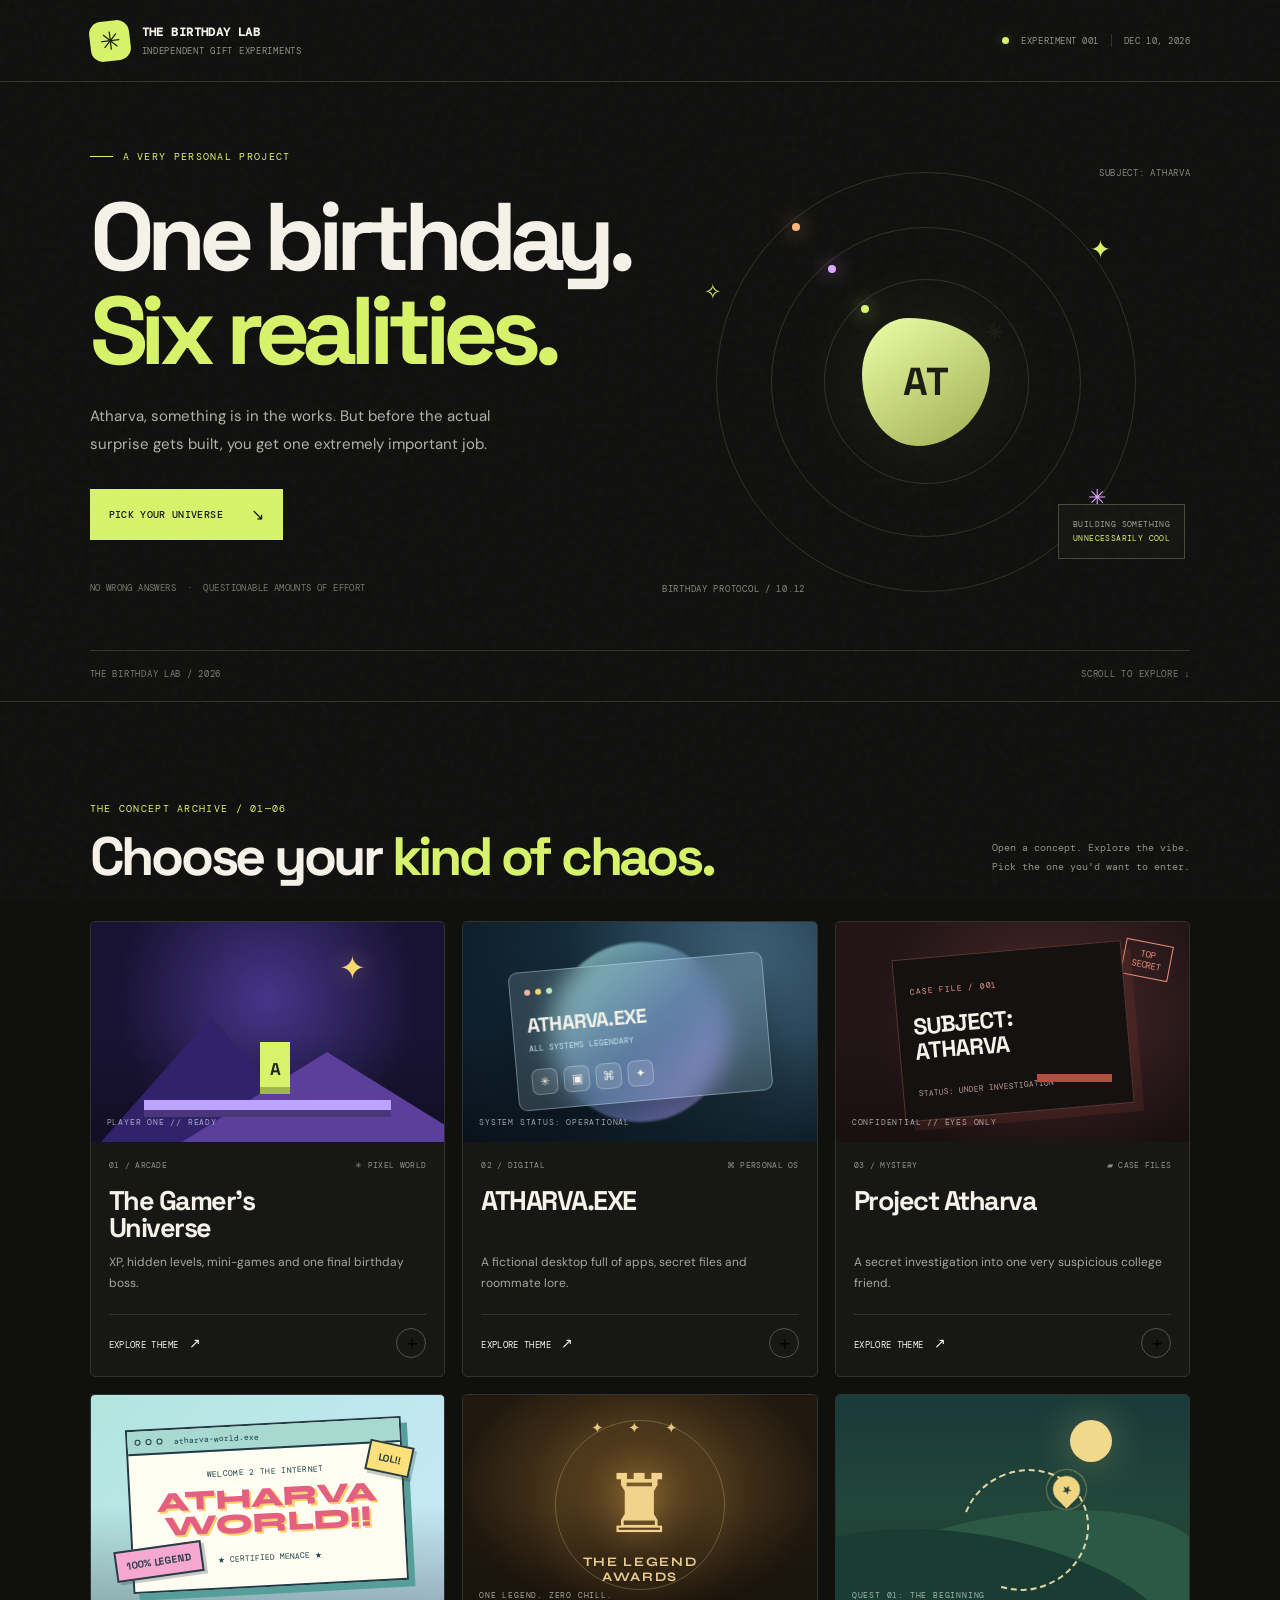
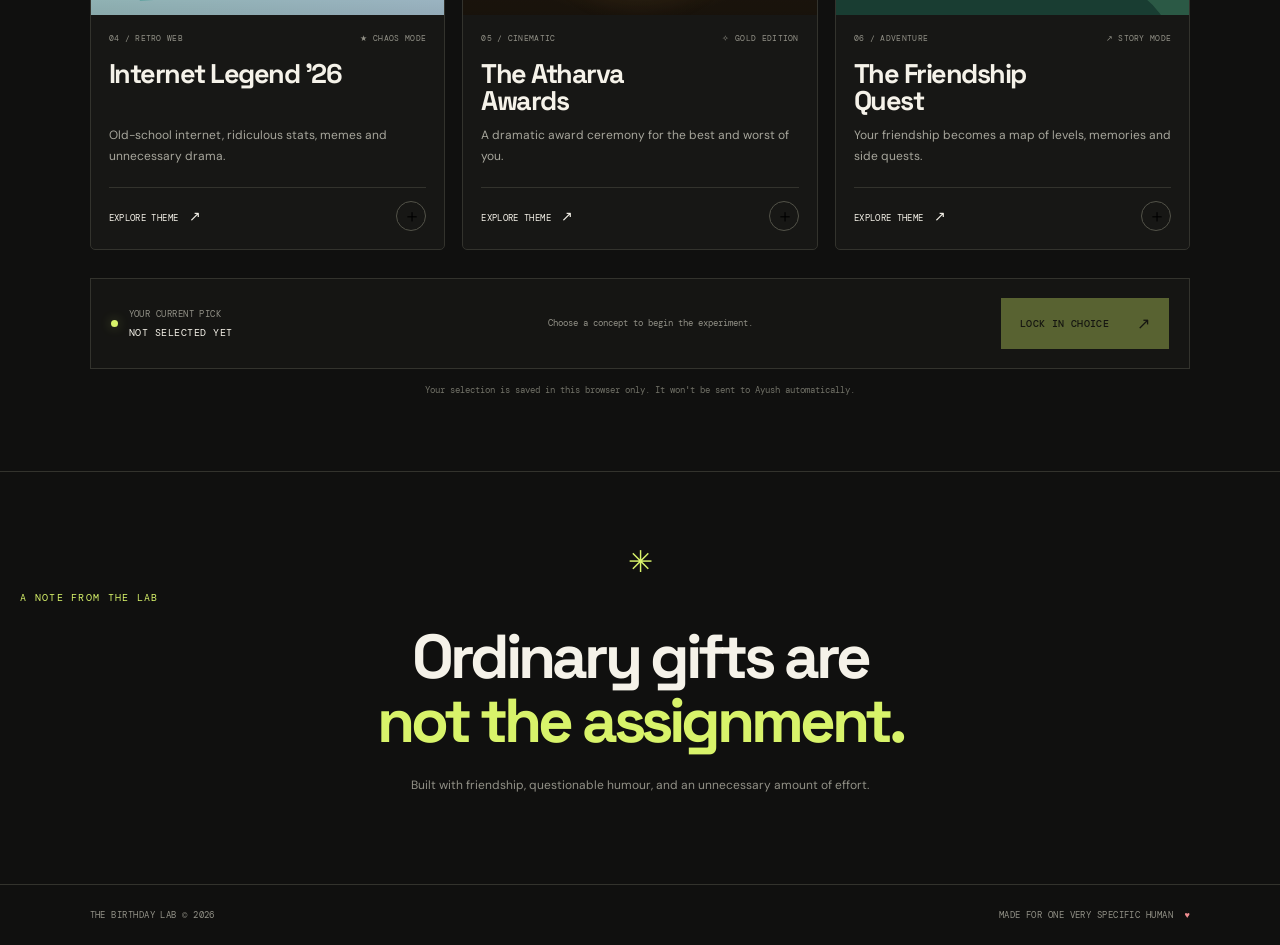
==== index.html @ 936d3fc6 "Initial commit" ====
<!DOCTYPE html>
<html lang="en">
<head>
  <meta charset="UTF-8">
  <meta name="viewport" content="width=device-width, initial-scale=1.0">
  <meta name="theme-color" content="#10100f">
  <meta name="description" content="Six possible birthday universes. One choice to make.">
  <title>The Birthday Lab — Choose Your Universe</title>
  <link rel="preconnect" href="https://fonts.googleapis.com">
  <link rel="preconnect" href="https://fonts.gstatic.com" crossorigin>
  <link href="https://fonts.googleapis.com/css2?family=DM+Mono:wght@400;500&family=DM+Sans:wght@400;500;600;700&family=Space+Grotesk:wght@400;500;600;700&family=Syne:wght@400;500;600;700;800&display=swap" rel="stylesheet">
  <link rel="stylesheet" href="css/styles.css">
  <script src="js/main.js" defer></script>
</head>
<body class="lab-home">
  <div class="grain"></div>
  <header class="site-header">
    <a class="brand" href="index.html" aria-label="The Birthday Lab home">
      <span class="brand-symbol">✳</span>
      <span class="brand-copy">THE BIRTHDAY LAB<small>INDEPENDENT GIFT EXPERIMENTS</small></span>
    </a>
    <div class="header-right"><span class="live-dot"></span><span>EXPERIMENT 001</span><span class="header-divider"></span><span>DEC 10, 2026</span></div>
  </header>

  <main>
    <section class="hero">
      <div class="hero-left">
        <div class="eyebrow"><span class="eyebrow-line"></span> A VERY PERSONAL PROJECT</div>
        <h1>One birthday.<br><em>Six realities.</em></h1>
        <p class="hero-copy">Atharva, something is in the works. But before the actual surprise gets built, you get one extremely important job.</p>
        <a class="button button-lime" href="#universes">PICK YOUR UNIVERSE <span>↘</span></a>
        <div class="hero-footnote"><span>NO WRONG ANSWERS</span><span>·</span><span>QUESTIONABLE AMOUNTS OF EFFORT</span></div>
      </div>
      <div class="hero-art" aria-label="Abstract orbital artwork">
        <div class="art-orbit orbit-a"></div><div class="art-orbit orbit-b"></div><div class="art-orbit orbit-c"></div>
        <div class="art-core"><span>AT</span><i>✳</i></div>
        <span class="art-label art-label-top">SUBJECT: ATHARVA</span>
        <span class="art-label art-label-bottom">BIRTHDAY PROTOCOL / 10.12</span>
        <span class="art-star star-a">✦</span><span class="art-star star-b">✳</span><span class="art-star star-c">✧</span>
        <div class="art-chip">BUILDING SOMETHING<br><b>UNNECESSARILY COOL</b></div>
      </div>
      <div class="hero-index"><span>THE BIRTHDAY LAB / 2026</span><span>SCROLL TO EXPLORE ↓</span></div>
    </section>

    <section class="choice-section" id="universes">
      <div class="section-intro">
        <div><p class="eyebrow">THE CONCEPT ARCHIVE / 01—06</p><h2>Choose your <em>kind of chaos.</em></h2></div>
        <p>Open a concept. Explore the vibe.<br>Pick the one you'd want to enter.</p>
      </div>

      <div class="theme-grid">
        <article class="theme-card card-gamer" data-id="gamer">
          <a class="card-visual" href="themes/gamers-universe.html" aria-label="Explore The Gamer's Universe">
            <div class="pixel-sun">✦</div><div class="pixel-mountain mountain-one"></div><div class="pixel-mountain mountain-two"></div>
            <div class="pixel-player">A</div><div class="pixel-platform"></div><span class="visual-caption">PLAYER ONE // READY</span>
          </a>
          <div class="card-content"><div class="card-kicker"><span>01 / ARCADE</span><span>✳ PIXEL WORLD</span></div><h3>The Gamer's<br>Universe</h3><p>XP, hidden levels, mini-games and one final birthday boss.</p><div class="card-actions"><a href="themes/gamers-universe.html">EXPLORE THEME <span>↗</span></a><button class="choose-button" data-select="gamer" aria-label="Select The Gamer's Universe">＋</button></div></div>
        </article>

        <article class="theme-card card-os" data-id="os">
          <a class="card-visual" href="themes/atharva-os.html" aria-label="Explore ATHARVA.EXE">
            <div class="os-wallpaper-orb"></div><div class="mini-window"><div class="window-controls"><i></i><i></i><i></i></div><b>ATHARVA.EXE</b><small>ALL SYSTEMS LEGENDARY</small><div class="mini-dock"><i>✳</i><i>▣</i><i>⌘</i><i>✦</i></div></div>
            <span class="visual-caption">SYSTEM STATUS: OPERATIONAL</span>
          </a>
          <div class="card-content"><div class="card-kicker"><span>02 / DIGITAL</span><span>⌘ PERSONAL OS</span></div><h3>ATHARVA.EXE</h3><p>A fictional desktop full of apps, secret files and roommate lore.</p><div class="card-actions"><a href="themes/atharva-os.html">EXPLORE THEME <span>↗</span></a><button class="choose-button" data-select="os" aria-label="Select ATHARVA.EXE">＋</button></div></div>
        </article>

        <article class="theme-card card-classified" data-id="classified">
          <a class="card-visual" href="themes/project-atharva.html" aria-label="Explore Project Atharva">
            <div class="classified-stamp">TOP<br>SECRET</div><div class="case-file"><span>CASE FILE / 001</span><b>SUBJECT:<br>ATHARVA</b><small>STATUS: UNDER INVESTIGATION</small></div><div class="redacted"></div>
            <span class="visual-caption">CONFIDENTIAL // EYES ONLY</span>
          </a>
          <div class="card-content"><div class="card-kicker"><span>03 / MYSTERY</span><span>▰ CASE FILES</span></div><h3>Project Atharva</h3><p>A secret investigation into one very suspicious college friend.</p><div class="card-actions"><a href="themes/project-atharva.html">EXPLORE THEME <span>↗</span></a><button class="choose-button" data-select="classified" aria-label="Select Project Atharva">＋</button></div></div>
        </article>

        <article class="theme-card card-internet" data-id="internet">
          <a class="card-visual" href="themes/internet-legend.html" aria-label="Explore Internet Legend 26">
            <div class="retro-browser"><div class="retro-browser-bar"><i></i><i></i><i></i><span>atharva-world.exe</span></div><div class="retro-browser-content"><small>WELCOME 2 THE INTERNET</small><b>ATHARVA<br>WORLD!!</b><span>★ CERTIFIED MENACE ★</span></div></div>
            <div class="sticker sticker-one">LOL!!</div><div class="sticker sticker-two">100% LEGEND</div>
          </a>
          <div class="card-content"><div class="card-kicker"><span>04 / RETRO WEB</span><span>★ CHAOS MODE</span></div><h3>Internet Legend '26</h3><p>Old-school internet, ridiculous stats, memes and unnecessary drama.</p><div class="card-actions"><a href="themes/internet-legend.html">EXPLORE THEME <span>↗</span></a><button class="choose-button" data-select="internet" aria-label="Select Internet Legend">＋</button></div></div>
        </article>

        <article class="theme-card card-awards" data-id="awards">
          <a class="card-visual" href="themes/atharva-awards.html" aria-label="Explore The Atharva Awards">
            <div class="award-halo"></div><div class="award-trophy">♜</div><div class="award-laurel">✦ ✦ ✦</div><div class="award-title">THE LEGEND<br>AWARDS</div><span class="visual-caption">ONE LEGEND. ZERO CHILL.</span>
          </a>
          <div class="card-content"><div class="card-kicker"><span>05 / CINEMATIC</span><span>✧ GOLD EDITION</span></div><h3>The Atharva<br>Awards</h3><p>A dramatic award ceremony for the best and worst of you.</p><div class="card-actions"><a href="themes/atharva-awards.html">EXPLORE THEME <span>↗</span></a><button class="choose-button" data-select="awards" aria-label="Select The Atharva Awards">＋</button></div></div>
        </article>

        <article class="theme-card card-quest" data-id="quest">
          <a class="card-visual" href="themes/friendship-quest.html" aria-label="Explore The Friendship Quest">
            <div class="quest-moon"></div><div class="quest-hill hill-one"></div><div class="quest-hill hill-two"></div><div class="quest-path"></div><div class="quest-pin">★</div><span class="visual-caption">QUEST 01: THE BEGINNING</span>
          </a>
          <div class="card-content"><div class="card-kicker"><span>06 / ADVENTURE</span><span>↗ STORY MODE</span></div><h3>The Friendship<br>Quest</h3><p>Your friendship becomes a map of levels, memories and side quests.</p><div class="card-actions"><a href="themes/friendship-quest.html">EXPLORE THEME <span>↗</span></a><button class="choose-button" data-select="quest" aria-label="Select The Friendship Quest">＋</button></div></div>
        </article>
      </div>

      <div class="selection-dock">
        <div class="selection-state"><span class="selection-light"></span><div><small>YOUR CURRENT PICK</small><b id="selectionName">NOT SELECTED YET</b></div></div>
        <p id="selectionHint">Choose a concept to begin the experiment.</p>
        <button id="lockChoice" class="button button-lime" disabled>LOCK IN CHOICE <span>↗</span></button>
      </div>
      <p class="save-note">Your selection is saved in this browser only. It won't be sent to Ayush automatically.</p>
    </section>

    <section class="outro"><div class="outro-mark">✳</div><p class="eyebrow">A NOTE FROM THE LAB</p><h2>Ordinary gifts are<br><em>not the assignment.</em></h2><p>Built with friendship, questionable humour, and an unnecessary amount of effort.</p></section>
  </main>

  <footer class="site-footer"><span>THE BIRTHDAY LAB © 2026</span><span>MADE FOR ONE VERY SPECIFIC HUMAN <b>♥</b></span></footer>

  <dialog id="choiceDialog" class="choice-dialog">
    <button class="dialog-x" id="closeChoice" aria-label="Close">×</button><div class="dialog-symbol">✳</div><p class="eyebrow">CHOICE CONFIRMED</p><h2 id="dialogTheme">Your universe.</h2><p id="dialogCopy">Excellent taste. The lab has received your decision.</p><div class="confirmed-label">PREFERENCE LOCKED IN ✓</div><button id="finishChoice" class="button button-lime">LET'S GOOO <span>↗</span></button><small class="dialog-footnote">Now go tell Ayush which one you picked.</small>
  </dialog>
  <div class="toast" id="toast" role="status" aria-live="polite"></div>
</body>
</html>
---- css/styles.css ----
@import url('https://fonts.googleapis.com/css2?family=DM+Mono:wght@400;500&family=DM+Sans:wght@400;500;600;700&family=Space+Grotesk:wght@400;500;600;700&family=Syne:wght@400;500;600;700;800&display=swap');

:root{--bg:#10100f;--panel:#171715;--panel2:#1d1d19;--text:#f5f2e9;--muted:#929187;--line:#33332d;--lime:#d8f36a;--mono:"DM Mono",monospace;--display:"Space Grotesk",sans-serif;--body:"DM Sans",sans-serif}
*{box-sizing:border-box}html{scroll-behavior:smooth;scroll-padding-top:25px}body{margin:0;background:var(--bg);color:var(--text);font-family:var(--body);-webkit-font-smoothing:antialiased}button,a{font:inherit}a{color:inherit;text-decoration:none}button:focus-visible,a:focus-visible{outline:2px solid var(--lime);outline-offset:4px}.grain{position:fixed;inset:0;z-index:20;pointer-events:none;opacity:.035;background-image:url("data:image/svg+xml,%3Csvg viewBox='0 0 180 180' xmlns='http://www.w3.org/2000/svg'%3E%3Cfilter id='n'%3E%3CfeTurbulence type='fractalNoise' baseFrequency='.8' numOctaves='3' stitchTiles='stitch'/%3E%3C/filter%3E%3Crect width='100%25' height='100%25' filter='url(%23n)' opacity='.8'/%3E%3C/svg%3E")}
.site-header{height:82px;padding:0 7%;display:flex;align-items:center;justify-content:space-between;border-bottom:1px solid var(--line);position:relative;z-index:2}.brand{display:flex;align-items:center;gap:12px}.brand-symbol{display:grid;place-items:center;width:40px;height:40px;border-radius:12px;background:var(--lime);color:#181a0e;font-size:25px;transform:rotate(-7deg)}.brand-copy{font:700 12px var(--mono);letter-spacing:.035em}.brand-copy small{display:block;margin-top:5px;font:9px var(--mono);color:var(--muted);letter-spacing:.08em}.header-right{display:flex;align-items:center;gap:12px;color:var(--muted);font:9px var(--mono);letter-spacing:.06em}.live-dot,.selection-light{width:7px;height:7px;border-radius:50%;background:var(--lime);box-shadow:0 0 12px #d8f36a55}.header-divider{height:13px;width:1px;background:var(--line)}
.hero{padding:32px 7% 20px;display:grid;grid-template-columns:1.04fr .96fr;align-items:center;position:relative;border-bottom:1px solid var(--line);min-height:620px}.hero-left{padding:35px 0 55px;position:relative;z-index:1}.eyebrow{font:10px var(--mono);letter-spacing:.13em;color:var(--lime);display:flex;align-items:center;gap:10px}.eyebrow-line{width:23px;height:1px;background:var(--lime)}h1,h2,h3,p{overflow-wrap:break-word}.hero h1{font:700 clamp(55px,7.5vw,100px)/.98 var(--display);letter-spacing:-.075em;margin:27px 0 24px}.hero h1 em,.section-intro h2 em,.outro h2 em{font-style:normal;color:var(--lime)}.hero-copy{max-width:420px;font-size:15px;line-height:1.9;color:#b4b2a8;margin:0 0 30px}.button{min-height:51px;display:inline-flex;align-items:center;justify-content:center;gap:28px;padding:0 19px;border:0;cursor:pointer;font:500 10px var(--mono);letter-spacing:.035em;transition:transform .2s,filter .2s}.button:hover:not(:disabled){transform:translateY(-3px);filter:brightness(1.08)}.button-lime{background:var(--lime);color:#17190e}.button span{font-size:16px}.button:disabled{opacity:.35;cursor:not-allowed}.hero-footnote{display:flex;gap:11px;flex-wrap:wrap;color:#77776c;font:9px var(--mono);margin-top:42px;letter-spacing:.045em}.hero-art{height:450px;position:relative;display:grid;place-items:center;overflow:hidden}.art-orbit{position:absolute;border:1px solid #b2c38a30;border-radius:50%;animation:spin 35s linear infinite}.orbit-a{width:205px;height:205px}.orbit-b{width:310px;height:310px;animation-direction:reverse}.orbit-c{width:420px;height:420px}.art-orbit:before{content:"";position:absolute;left:18%;top:12%;width:8px;height:8px;background:var(--lime);border-radius:50%;box-shadow:0 0 20px var(--lime)}.orbit-b:before{background:#dca7ff;box-shadow:0 0 20px #dca7ff}.orbit-c:before{background:#ffb77d;box-shadow:0 0 20px #ffb77d}.art-core{width:128px;height:128px;display:grid;place-items:center;position:relative;background:linear-gradient(145deg,#efffa8,#9eae50);border-radius:36% 64% 57% 43%/44% 39% 61% 56%;color:#1b1d10;font:700 39px var(--display);box-shadow:0 0 90px #d8f36a18;animation:bob 5s ease-in-out infinite}.art-core i{position:absolute;right:-13px;top:1px;font-size:21px;font-style:normal}.art-label{position:absolute;color:#878779;font:9px var(--mono);letter-spacing:.08em}.art-label-top{top:10px;right:0}.art-label-bottom{bottom:12px;left:0}.art-star{position:absolute;color:var(--lime)}.star-a{top:17%;right:15%;font-size:25px}.star-b{bottom:21%;right:16%;font-size:22px;color:#dca7ff}.star-c{top:27%;left:8%;font-size:21px}.art-chip{position:absolute;right:1%;bottom:48px;border:1px solid #48483b;background:#171715d9;padding:12px 14px;color:#a4a394;font:8px/1.8 var(--mono);letter-spacing:.05em}.art-chip b{color:var(--lime);font-weight:400}.hero-index{grid-column:1/-1;display:flex;justify-content:space-between;border-top:1px solid var(--line);padding-top:17px;color:#7e7d72;font:9px var(--mono);letter-spacing:.08em}
.choice-section{padding:90px 7% 75px}.section-intro{display:flex;align-items:end;justify-content:space-between;gap:30px;margin-bottom:35px}.section-intro h2{font:700 clamp(34px,4.4vw,54px)/1.05 var(--display);letter-spacing:-.06em;margin:14px 0 0}.section-intro>p{font:10px/1.9 var(--mono);color:var(--muted);text-align:right}.theme-grid{display:grid;grid-template-columns:repeat(3,minmax(0,1fr));gap:17px}.theme-card{min-width:0;background:var(--panel);border:1px solid var(--line);border-radius:5px;overflow:hidden;transition:transform .25s,border-color .25s,box-shadow .25s;animation:rise .65s both}.theme-card:hover{transform:translateY(-6px);border-color:#666654}.theme-card.selected{border-color:var(--lime);box-shadow:0 0 0 1px #d8f36a22,0 15px 45px #0002}.card-visual{height:220px;display:grid;place-items:center;position:relative;overflow:hidden;isolation:isolate}.card-visual:after{content:"";position:absolute;inset:0;z-index:-1;background:linear-gradient(0deg,#0004,transparent 50%)}.visual-caption{position:absolute;bottom:15px;left:16px;color:#ffffff9b;font:8px var(--mono);letter-spacing:.1em}.card-content{padding:18px}.card-kicker{display:flex;justify-content:space-between;gap:8px;color:var(--muted);font:8px var(--mono);letter-spacing:.04em}.card-content h3{font:700 27px/1.02 var(--display);letter-spacing:-.055em;margin:17px 0 10px;min-height:55px}.card-content p{font-size:12px;line-height:1.8;color:#a7a69c;min-height:44px;margin:0}.card-actions{display:flex;align-items:center;justify-content:space-between;border-top:1px solid var(--line);padding-top:13px;margin-top:18px}.card-actions>a{font:9px var(--mono);letter-spacing:.04em;transition:color .2s}.card-actions>a:hover{color:var(--lime)}.card-actions>a span{font-size:14px;margin-left:5px}.choose-button{width:30px;height:30px;border:1px solid #525248;border-radius:50%;background:transparent;cursor:pointer;font-size:18px;transition:all .2s}.choose-button:hover,.selected .choose-button{background:var(--lime);border-color:var(--lime);color:#17190e}
.card-gamer .card-visual{background:radial-gradient(circle at 50% 35%,#45358a,#191333 66%)}.pixel-sun{position:absolute;top:25px;right:22%;font-size:32px;color:#f5d76d;text-shadow:0 0 22px #f5d76d66;animation:bob 3s infinite}.pixel-mountain{position:absolute;bottom:0;width:0;height:0;border-left:110px solid transparent;border-right:110px solid transparent;border-bottom:125px solid #30236b}.mountain-one{left:3%}.mountain-two{right:-8%;border-bottom-color:#5b3f9b;border-left-width:145px;border-right-width:145px;border-bottom-width:90px}.pixel-player{position:absolute;bottom:55px;left:48%;width:30px;height:36px;display:grid;place-items:center;background:#d8f36a;color:#222;font:700 17px var(--display);box-shadow:0 -9px 0 #d8f36a,0 7px 0 #a0b847;image-rendering:pixelated}.pixel-platform{position:absolute;bottom:32px;width:70%;height:10px;background:#bca4ff;box-shadow:0 7px 0 #4a377b}.card-os .card-visual{background:radial-gradient(circle at 80% 20%,#42657c,#142b3a 54%,#0c1824)}.os-wallpaper-orb{position:absolute;width:180px;height:180px;border-radius:50%;background:linear-gradient(135deg,#a7eddb,#5275a9 55%,#a78de4);filter:blur(1px);opacity:.75}.mini-window{position:relative;width:72%;padding:17px 14px 14px;border:1px solid #d5f3ff5c;border-radius:9px;background:#e0f6ff23;backdrop-filter:blur(12px);box-shadow:0 18px 50px #0005;transform:rotate(-5deg)}.window-controls{display:flex;gap:5px;margin-bottom:17px}.window-controls i{width:6px;height:6px;border-radius:50%;background:#f7b4a8}.window-controls i:nth-child(2){background:#f5d76d}.window-controls i:nth-child(3){background:#b5edbd}.mini-window>b{font:700 20px var(--display);letter-spacing:-.04em}.mini-window small{display:block;margin-top:5px;color:#c7e6ef;font:8px var(--mono)}.mini-dock{display:flex;gap:6px;margin-top:16px}.mini-dock i{display:grid;place-items:center;width:26px;height:26px;border:1px solid #ffffff45;border-radius:7px;background:#ffffff1d;font-style:normal;font-size:12px}
.card-classified .card-visual{background:radial-gradient(circle at 60% 45%,#4b2828,#211517 70%)}.case-file{width:65%;padding:19px 15px;background:#151111;border:1px solid #b86a5a66;transform:rotate(-5deg);box-shadow:9px 9px 0 #a64b3c27}.case-file span{font:8px var(--mono);color:#ee9b87;letter-spacing:.1em}.case-file b{display:block;margin:15px 0;font:700 23px/1.1 var(--display);letter-spacing:-.04em}.case-file small{font:8px var(--mono);color:#bd9e98}.classified-stamp{position:absolute;top:20px;right:18px;border:1px solid #ed8d7a;color:#ed8d7a;padding:6px 8px;font:9px/1.2 var(--mono);text-align:center;transform:rotate(11deg)}.redacted{position:absolute;width:75px;height:8px;background:#b44d41;bottom:60px;right:22%}
.card-internet .card-visual{background:linear-gradient(135deg,#b2e5de,#c9e9fb);color:#173c44}.retro-browser{width:78%;background:#fffdf1;border:2px solid #213b46;box-shadow:6px 7px 0 #559e9a;transform:rotate(-3deg)}.retro-browser-bar{height:24px;display:flex;align-items:center;gap:5px;padding:0 7px;background:#a8d9d1;border-bottom:2px solid #213b46}.retro-browser-bar i{width:6px;height:6px;border:1px solid #213b46;border-radius:50%}.retro-browser-bar span{font:8px var(--mono);margin-left:6px}.retro-browser-content{text-align:center;padding:17px 7px 20px}.retro-browser-content small{display:block;font:8px var(--mono);letter-spacing:.04em}.retro-browser-content b{display:block;font:800 28px/.9 Syne,var(--display);margin:9px 0;color:#e45f80;text-shadow:2px 2px #f7d46b}.retro-browser-content span{font:8px var(--mono)}.sticker{position:absolute;padding:7px 9px;background:#ffe17b;border:2px solid #253d46;color:#263e47;font:800 10px var(--display);box-shadow:3px 3px #263e4744}.sticker-one{right:9%;top:22%;transform:rotate(12deg)}.sticker-two{left:7%;bottom:17%;background:#f6a8d1;transform:rotate(-8deg)}
.card-awards .card-visual{background:radial-gradient(ellipse at 50% 42%,#684b24,#21190f 72%)}.award-halo{position:absolute;width:170px;height:170px;border:1px solid #dfbf7655;border-radius:50%;box-shadow:0 0 45px #cda45618,inset 0 0 30px #cda45612}.award-trophy{position:relative;color:#f1d38c;font-size:81px;text-shadow:0 0 35px #e7b95766}.award-laurel{position:absolute;top:23px;color:#e3c47e;letter-spacing:10px;font-size:15px}.award-title{position:absolute;bottom:29px;text-align:center;color:#e8cb91;font:700 13px/1.2 Syne,var(--display);letter-spacing:.13em}.card-quest .card-visual{background:linear-gradient(#183a39,#24493b 64%,#152b26)}.quest-moon{position:absolute;top:25px;right:22%;width:42px;height:42px;border-radius:50%;background:#f1d98c;box-shadow:0 0 40px #f1d98c55}.quest-hill{position:absolute;bottom:-50px;width:110%;height:150px;border-radius:50% 50% 0 0;background:#2b5945;transform:rotate(-9deg)}.hill-two{bottom:-70px;left:-15%;background:#193d32;transform:rotate(10deg)}.quest-path{position:absolute;width:130px;height:120px;right:28%;bottom:25px;border:2px dashed #e0d4a2;border-left-color:transparent;border-radius:50%;transform:rotate(-25deg)}.quest-pin{position:absolute;right:31%;top:37%;width:27px;height:27px;display:grid;place-items:center;background:#f0d582;color:#233c30;border-radius:50% 50% 50% 0;transform:rotate(-45deg);font-size:12px}.quest-pin:before{content:"";position:absolute;inset:-7px;border:1px solid #f0d58277;border-radius:50%}
.selection-dock{margin-top:28px;border:1px solid var(--line);background:#151513;padding:19px 20px;display:flex;align-items:center;justify-content:space-between;gap:18px}.selection-state{display:flex;align-items:center;gap:11px;min-width:190px}.selection-light{flex-shrink:0}.selection-state small,.selection-state b{display:block;font:9px var(--mono);letter-spacing:.05em}.selection-state small{color:var(--muted);margin-bottom:6px}.selection-state b{font-size:10px}.selection-dock>p{font:9px var(--mono);color:var(--muted);margin:0}.save-note{text-align:center;font:9px var(--mono);color:#727268;margin:15px 0 0}
.outro{text-align:center;padding:70px 20px 76px;border-top:1px solid var(--line);border-bottom:1px solid var(--line)}.outro-mark{font-size:30px;color:var(--lime)}.outro h2{font:700 clamp(38px,5vw,62px)/1.04 var(--display);letter-spacing:-.065em;margin:21px 0}.outro>p:last-child{font-size:12px;color:var(--muted);line-height:1.8}.site-footer{padding:24px 7%;display:flex;justify-content:space-between;gap:15px;color:var(--muted);font:9px var(--mono);letter-spacing:.05em}.site-footer b{color:#f08e91;margin-left:6px}
.choice-dialog{width:min(480px,calc(100% - 28px));background:#191916;color:var(--text);border:1px solid #4c4c3d;padding:38px;text-align:center;box-shadow:0 25px 100px #000b}.choice-dialog::backdrop{background:#030303d9;backdrop-filter:blur(8px)}.choice-dialog[open]{animation:dialog-in .25s ease-out}.dialog-x{position:absolute;top:12px;right:12px;width:34px;height:34px;background:#292923;color:var(--text);border:1px solid #44443b;font-size:23px;cursor:pointer}.dialog-symbol{font-size:35px;color:var(--lime);margin-bottom:17px}.choice-dialog h2{font:700 clamp(34px,7vw,47px)/1.05 var(--display);letter-spacing:-.06em;margin:13px 0}.choice-dialog>p:not(.eyebrow){color:#aaa99f;font-size:13px;line-height:1.8}.confirmed-label{display:inline-block;padding:9px 12px;border:1px solid #d8f36a55;color:var(--lime);font:9px var(--mono);letter-spacing:.08em;margin:17px 0 24px}.choice-dialog .button{width:100%}.dialog-footnote{display:block;color:var(--muted);font:9px var(--mono);margin-top:19px}.toast{position:fixed;z-index:50;bottom:24px;left:50%;transform:translate(-50%,15px);background:var(--lime);color:#17190e;padding:13px 17px;font:10px var(--mono);opacity:0;pointer-events:none;transition:.25s;max-width:90%;text-align:center}.toast.show{opacity:1;transform:translate(-50%,0)}
@keyframes spin{to{transform:rotate(360deg)}}@keyframes bob{50%{transform:translateY(-9px) rotate(3deg)}}@keyframes rise{from{opacity:0;transform:translateY(16px)}to{opacity:1;transform:translateY(0)}}@keyframes dialog-in{from{opacity:0;transform:translateY(12px) scale(.98)}to{opacity:1;transform:translateY(0) scale(1)}}
@media(max-width:950px){.hero{min-height:550px}.hero-art{transform:scale(.85)}.theme-grid{grid-template-columns:repeat(2,minmax(0,1fr))}.selection-dock{flex-wrap:wrap}.selection-dock>p{flex:1}}
@media(max-width:650px){.site-header{height:70px;padding:0 5%}.brand-symbol{width:34px;height:34px}.brand-copy{font-size:10px}.brand-copy small{font-size:7px}.header-right{font-size:8px;gap:7px}.header-right span:last-child,.header-divider{display:none}.hero{padding:30px 5% 18px;grid-template-columns:1fr;min-height:0}.hero-left{padding:28px 0 0}.hero h1{font-size:clamp(54px,12vw,76px)}.hero-copy{font-size:13px}.hero-footnote{font-size:8px;margin-top:30px}.hero-art{height:320px;transform:none;margin-top:0}.orbit-a{width:160px;height:160px}.orbit-b{width:230px;height:230px}.orbit-c{width:295px;height:295px}.art-core{width:95px;height:95px;font-size:30px}.art-chip{bottom:20px;right:0}.hero-index{font-size:8px;gap:10px}.choice-section{padding:64px 5% 55px}.section-intro{align-items:start;flex-direction:column;gap:12px}.section-intro>p{text-align:left}.theme-grid{grid-template-columns:1fr;gap:14px}.card-visual{height:230px}.card-content h3{min-height:0}.card-content p{min-height:0}.selection-dock{align-items:stretch;flex-direction:column;padding:17px}.selection-dock .button{width:100%}.selection-dock>p{line-height:1.7}.outro{padding:56px 18px}.site-footer{padding:20px 5%;font-size:8px;flex-wrap:wrap}.choice-dialog{padding:34px 23px}}@media(prefers-reduced-motion:reduce){*,*::before,*::after{animation-duration:.01ms!important;animation-iteration-count:1!important;scroll-behavior:auto!important;transition-duration:.01ms!important}}
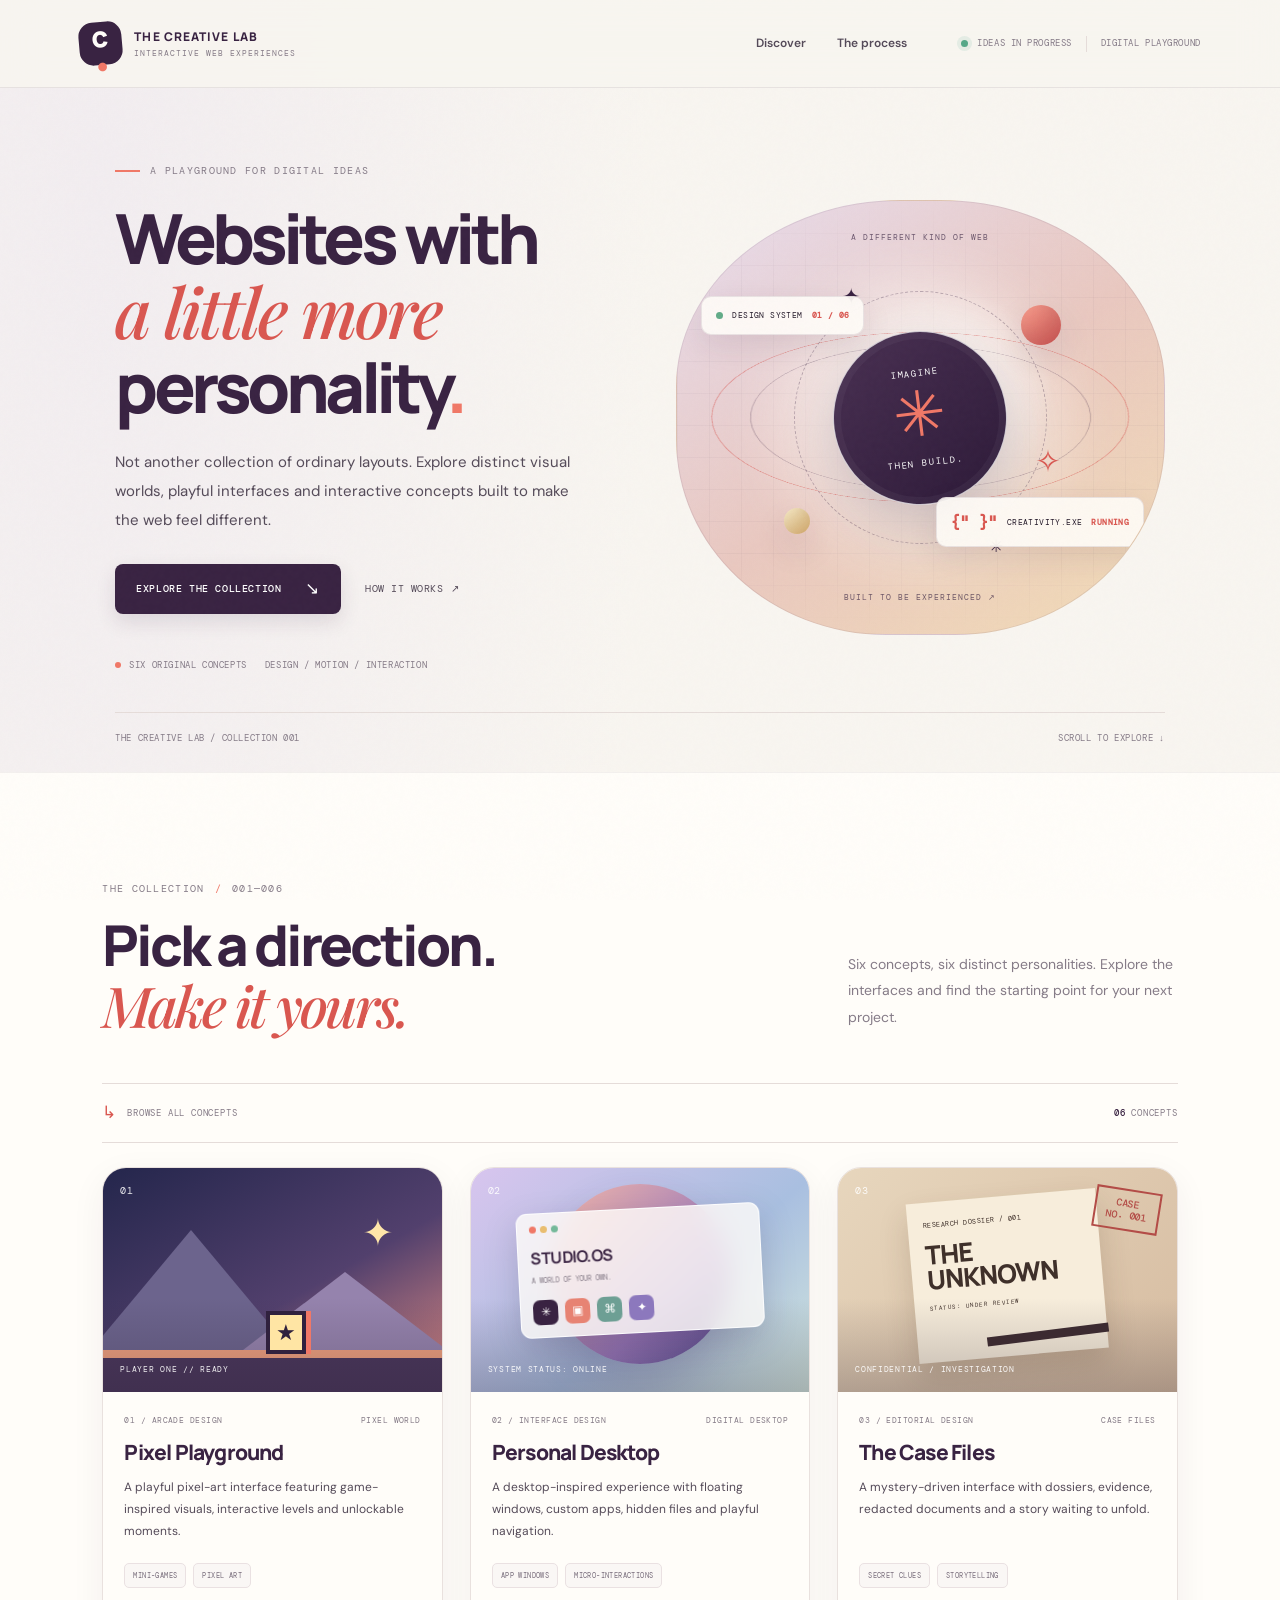
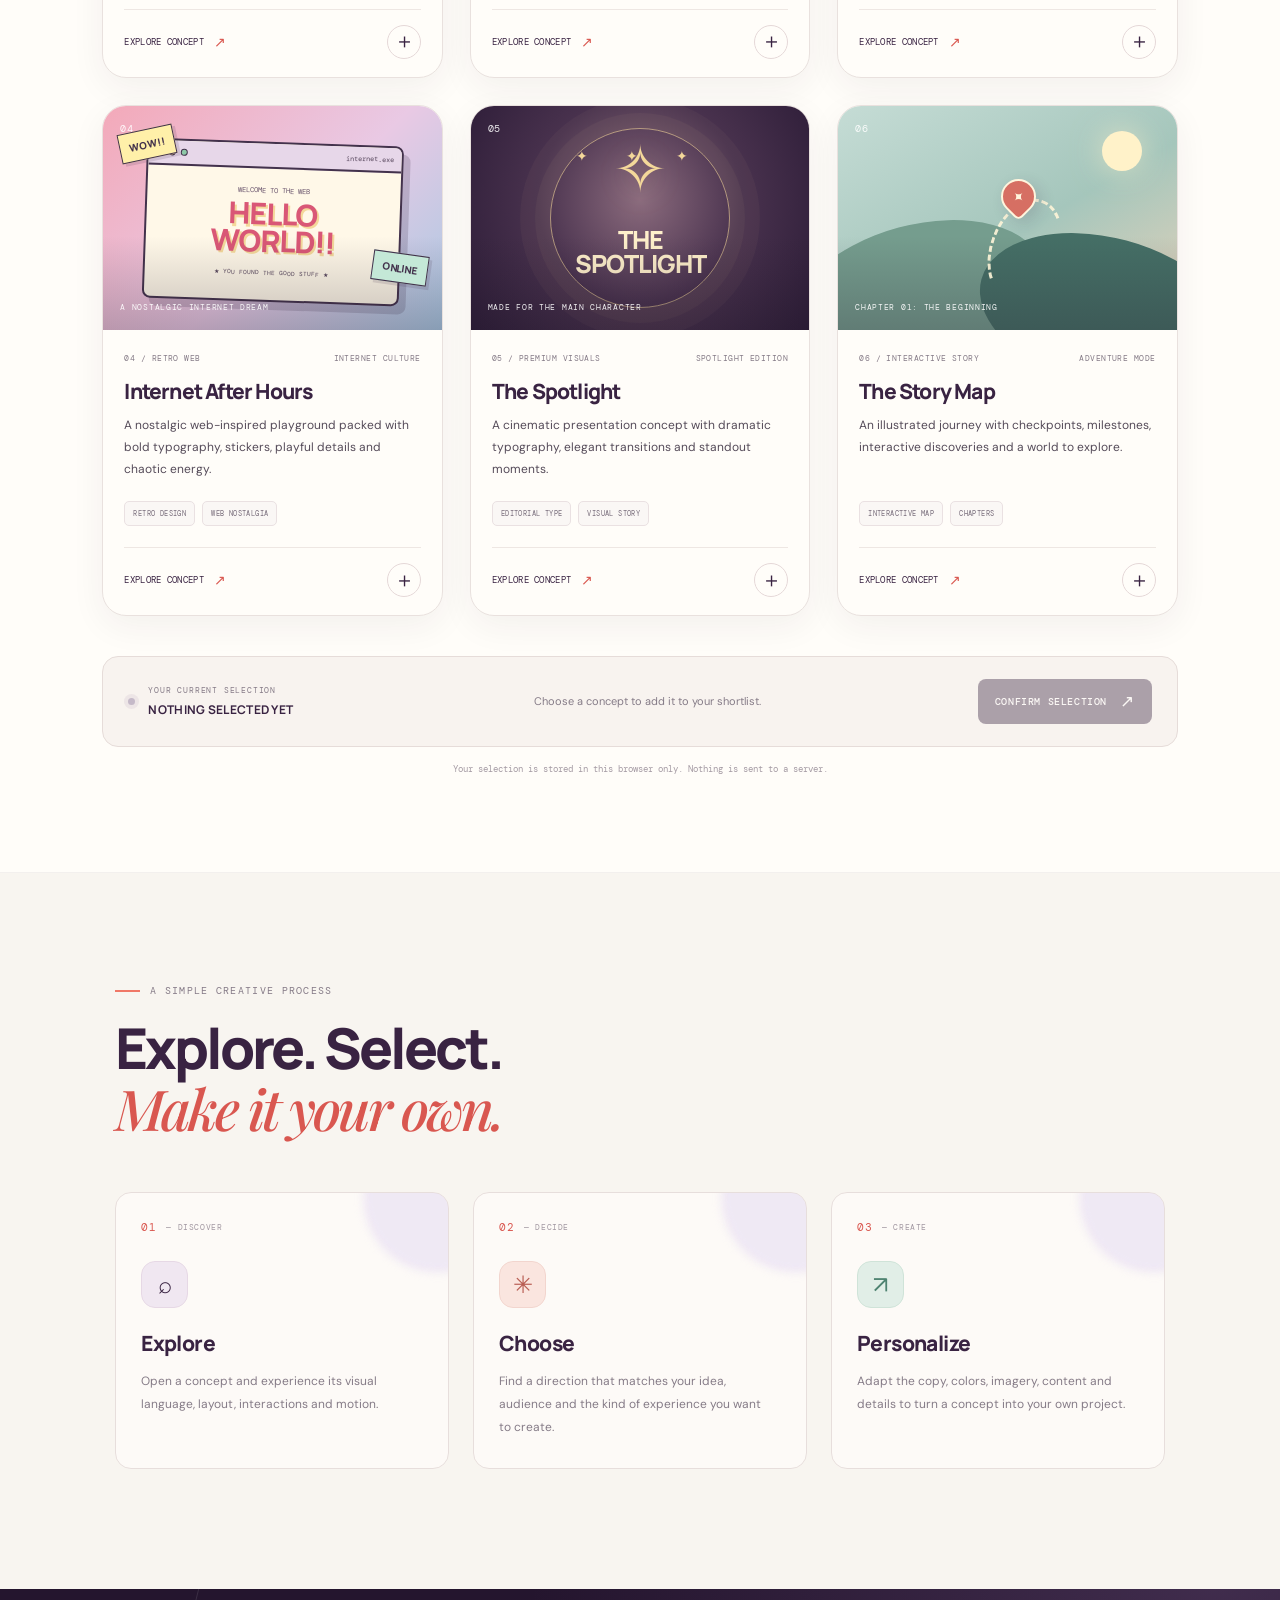
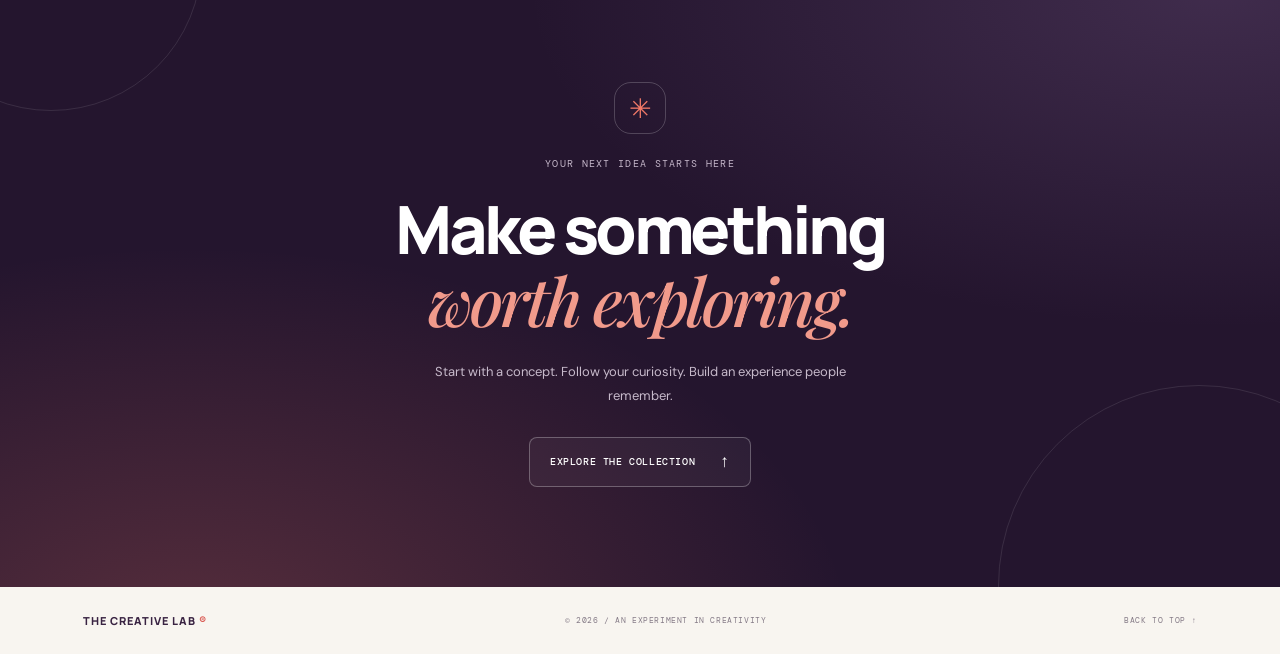
==== commit 598e7aa0: "feat: update birthday universe experience Co-authored-by: Copilot <223556219+Copilot@users.noreply.g" ====
--- a/index.html
+++ b/index.html
@@ -1,117 +1,350 @@
+
 <!DOCTYPE html>
 <html lang="en">
 <head>
   <meta charset="UTF-8">
-  <meta name="viewport" content="width=device-width, initial-scale=1.0">
-  <meta name="theme-color" content="#10100f">
-  <meta name="description" content="Six possible birthday universes. One choice to make.">
-  <title>The Birthday Lab — Choose Your Universe</title>
+  <meta name="viewport" content="width=device-width, initial-scale=1">
+  <meta name="theme-color" content="#f8f5f0">
+  <meta name="description" content="The Creative Lab — explore interactive web concepts, creative interfaces and digital experiences.">
+  <title>The Creative Lab — Explore Digital Concepts</title>
+
   <link rel="preconnect" href="https://fonts.googleapis.com">
   <link rel="preconnect" href="https://fonts.gstatic.com" crossorigin>
-  <link href="https://fonts.googleapis.com/css2?family=DM+Mono:wght@400;500&family=DM+Sans:wght@400;500;600;700&family=Space+Grotesk:wght@400;500;600;700&family=Syne:wght@400;500;600;700;800&display=swap" rel="stylesheet">
+  <link href="https://fonts.googleapis.com/css2?family=DM+Mono:wght@400;500&family=DM+Sans:wght@400;500;600;700&family=Manrope:wght@400;500;600;700;800&family=Playfair+Display:ital,wght@1,500;1,600&display=swap" rel="stylesheet">
+
   <link rel="stylesheet" href="css/styles.css">
   <script src="js/main.js" defer></script>
 </head>
-<body class="lab-home">
-  <div class="grain"></div>
+<body id="top">
+  <div class="page-noise" aria-hidden="true"></div>
+
   <header class="site-header">
-    <a class="brand" href="index.html" aria-label="The Birthday Lab home">
-      <span class="brand-symbol">✳</span>
-      <span class="brand-copy">THE BIRTHDAY LAB<small>INDEPENDENT GIFT EXPERIMENTS</small></span>
+    <a class="brand" href="index.html" aria-label="The Creative Lab home">
+      <span class="brand-mark">c<span>•</span></span>
+      <span class="brand-copy">
+        THE CREATIVE LAB
+        <small>INTERACTIVE WEB EXPERIENCES</small>
+      </span>
     </a>
-    <div class="header-right"><span class="live-dot"></span><span>EXPERIMENT 001</span><span class="header-divider"></span><span>DEC 10, 2026</span></div>
+
+    <nav class="header-nav" aria-label="Main navigation">
+      <a href="#universes">Discover</a>
+      <a href="#how-it-works">The process</a>
+    </nav>
+
+    <div class="header-status">
+      <span class="status-dot"></span>
+      <span>IDEAS IN PROGRESS</span>
+      <span class="header-divider"></span>
+      <span id="headerDate">DIGITAL PLAYGROUND</span>
+    </div>
   </header>
 
   <main>
     <section class="hero">
-      <div class="hero-left">
-        <div class="eyebrow"><span class="eyebrow-line"></span> A VERY PERSONAL PROJECT</div>
-        <h1>One birthday.<br><em>Six realities.</em></h1>
-        <p class="hero-copy">Atharva, something is in the works. But before the actual surprise gets built, you get one extremely important job.</p>
-        <a class="button button-lime" href="#universes">PICK YOUR UNIVERSE <span>↘</span></a>
-        <div class="hero-footnote"><span>NO WRONG ANSWERS</span><span>·</span><span>QUESTIONABLE AMOUNTS OF EFFORT</span></div>
-      </div>
-      <div class="hero-art" aria-label="Abstract orbital artwork">
-        <div class="art-orbit orbit-a"></div><div class="art-orbit orbit-b"></div><div class="art-orbit orbit-c"></div>
-        <div class="art-core"><span>AT</span><i>✳</i></div>
-        <span class="art-label art-label-top">SUBJECT: ATHARVA</span>
-        <span class="art-label art-label-bottom">BIRTHDAY PROTOCOL / 10.12</span>
-        <span class="art-star star-a">✦</span><span class="art-star star-b">✳</span><span class="art-star star-c">✧</span>
-        <div class="art-chip">BUILDING SOMETHING<br><b>UNNECESSARILY COOL</b></div>
-      </div>
-      <div class="hero-index"><span>THE BIRTHDAY LAB / 2026</span><span>SCROLL TO EXPLORE ↓</span></div>
+      <div class="hero-copy-column">
+        <p class="eyebrow"><span class="eyebrow-line"></span> A PLAYGROUND FOR DIGITAL IDEAS</p>
+
+        <h1>Websites with<br>
+          <em>a little more</em><br>
+          personality<span class="accent-dot">.</span>
+        </h1>
+
+        <p class="hero-description">
+          Not another collection of ordinary layouts. Explore distinct visual worlds,
+          playful interfaces and interactive concepts built to make the web feel different.
+        </p>
+
+        <div class="hero-actions">
+          <a class="button button-primary" href="#universes">
+            EXPLORE THE COLLECTION <span>↘</span>
+          </a>
+          <a class="text-link" href="#how-it-works">HOW IT WORKS <span>↗</span></a>
+        </div>
+
+        <div class="hero-meta">
+          <span><i></i> SIX ORIGINAL CONCEPTS</span>
+          <span>DESIGN / MOTION / INTERACTION</span>
+        </div>
+      </div>
+
+      <div class="hero-art" aria-label="Abstract illustration representing creative digital ideas">
+        <div class="art-grid"></div>
+        <div class="art-glow"></div>
+        <div class="art-ring ring-one"></div>
+        <div class="art-ring ring-two"></div>
+        <div class="art-ring ring-three"></div>
+
+        <div class="art-orb orb-one"></div>
+        <div class="art-orb orb-two"></div>
+
+        <div class="floating-card floating-card-top">
+          <span class="mini-dot"></span>
+          <span>DESIGN SYSTEM</span>
+          <b>01 / 06</b>
+        </div>
+
+        <div class="art-center">
+          <span class="center-small">IMAGINE</span>
+          <span class="center-symbol">✳</span>
+          <span class="center-bottom">THEN BUILD.</span>
+        </div>
+
+        <div class="floating-card floating-card-bottom">
+          <span class="code-symbol">{" }"</span>
+          <span>CREATIVITY.EXE</span>
+          <b>RUNNING</b>
+        </div>
+
+        <span class="art-star art-star-one">✦</span>
+        <span class="art-star art-star-two">✧</span>
+        <span class="art-star art-star-three">✳</span>
+
+        <span class="art-caption art-caption-top">A DIFFERENT KIND OF WEB</span>
+        <span class="art-caption art-caption-bottom">BUILT TO BE EXPERIENCED ↗</span>
+      </div>
+
+      <div class="hero-index">
+        <span>THE CREATIVE LAB / COLLECTION 001</span>
+        <a href="#universes">SCROLL TO EXPLORE ↓</a>
+      </div>
     </section>
 
-    <section class="choice-section" id="universes">
-      <div class="section-intro">
-        <div><p class="eyebrow">THE CONCEPT ARCHIVE / 01—06</p><h2>Choose your <em>kind of chaos.</em></h2></div>
-        <p>Open a concept. Explore the vibe.<br>Pick the one you'd want to enter.</p>
+    <section class="collection-section" id="universes">
+      <div class="section-heading">
+        <div>
+          <p class="eyebrow">THE COLLECTION <span class="heading-slash">/</span> 001—006</p>
+          <h2>Pick a direction.<br><em>Make it yours.</em></h2>
+        </div>
+        <p class="section-description">
+          Six concepts, six distinct personalities.
+          Explore the interfaces and find the starting point for your next project.
+        </p>
+      </div>
+
+      <div class="collection-toolbar">
+        <span class="toolbar-label"><span class="toolbar-icon">↳</span> BROWSE ALL CONCEPTS</span>
+        <span class="concept-count"><span id="conceptCount">06</span> CONCEPTS</span>
       </div>
 
       <div class="theme-grid">
         <article class="theme-card card-gamer" data-id="gamer">
-          <a class="card-visual" href="themes/gamers-universe.html" aria-label="Explore The Gamer's Universe">
-            <div class="pixel-sun">✦</div><div class="pixel-mountain mountain-one"></div><div class="pixel-mountain mountain-two"></div>
-            <div class="pixel-player">A</div><div class="pixel-platform"></div><span class="visual-caption">PLAYER ONE // READY</span>
-          </a>
-          <div class="card-content"><div class="card-kicker"><span>01 / ARCADE</span><span>✳ PIXEL WORLD</span></div><h3>The Gamer's<br>Universe</h3><p>XP, hidden levels, mini-games and one final birthday boss.</p><div class="card-actions"><a href="themes/gamers-universe.html">EXPLORE THEME <span>↗</span></a><button class="choose-button" data-select="gamer" aria-label="Select The Gamer's Universe">＋</button></div></div>
+          <a class="card-visual" href="themes/gamers-universe.html" aria-label="Preview Pixel Playground">
+            <div class="pixel-sun">✦</div>
+            <div class="pixel-mountain mountain-one"></div>
+            <div class="pixel-mountain mountain-two"></div>
+            <div class="pixel-platform"></div>
+            <div class="pixel-player">★</div>
+            <span class="visual-caption">PLAYER ONE // READY</span>
+            <span class="visual-number">01</span>
+            <span class="visual-open">↗</span>
+          </a>
+          <div class="card-content">
+            <div class="card-kicker"><span>01 / ARCADE DESIGN</span><span>PIXEL WORLD</span></div>
+            <h3>Pixel Playground</h3>
+            <p>A playful pixel-art interface featuring game-inspired visuals, interactive levels and unlockable moments.</p>
+            <div class="card-tags"><span>MINI-GAMES</span><span>PIXEL ART</span></div>
+            <div class="card-actions">
+              <a href="themes/gamers-universe.html">EXPLORE CONCEPT <span>↗</span></a>
+              <button class="choose-button" type="button" data-select="gamer" aria-label="Select Pixel Playground" aria-pressed="false">＋</button>
+            </div>
+          </div>
         </article>
 
         <article class="theme-card card-os" data-id="os">
-          <a class="card-visual" href="themes/atharva-os.html" aria-label="Explore ATHARVA.EXE">
-            <div class="os-wallpaper-orb"></div><div class="mini-window"><div class="window-controls"><i></i><i></i><i></i></div><b>ATHARVA.EXE</b><small>ALL SYSTEMS LEGENDARY</small><div class="mini-dock"><i>✳</i><i>▣</i><i>⌘</i><i>✦</i></div></div>
-            <span class="visual-caption">SYSTEM STATUS: OPERATIONAL</span>
-          </a>
-          <div class="card-content"><div class="card-kicker"><span>02 / DIGITAL</span><span>⌘ PERSONAL OS</span></div><h3>ATHARVA.EXE</h3><p>A fictional desktop full of apps, secret files and roommate lore.</p><div class="card-actions"><a href="themes/atharva-os.html">EXPLORE THEME <span>↗</span></a><button class="choose-button" data-select="os" aria-label="Select ATHARVA.EXE">＋</button></div></div>
+          <a class="card-visual" href="themes/user-os.html" aria-label="Preview Personal Desktop">
+            <div class="os-wallpaper-orb"></div>
+            <div class="mini-window">
+              <div class="window-controls"><i></i><i></i><i></i></div>
+              <b>STUDIO.OS</b>
+              <small>A WORLD OF YOUR OWN.</small>
+              <div class="mini-dock"><i>✳</i><i>▣</i><i>⌘</i><i>✦</i></div>
+            </div>
+            <span class="visual-caption">SYSTEM STATUS: ONLINE</span>
+            <span class="visual-number">02</span>
+            <span class="visual-open">↗</span>
+          </a>
+          <div class="card-content">
+            <div class="card-kicker"><span>02 / INTERFACE DESIGN</span><span>DIGITAL DESKTOP</span></div>
+            <h3>Personal Desktop</h3>
+            <p>A desktop-inspired experience with floating windows, custom apps, hidden files and playful navigation.</p>
+            <div class="card-tags"><span>APP WINDOWS</span><span>MICRO-INTERACTIONS</span></div>
+            <div class="card-actions">
+              <a href="themes/user-os.html">EXPLORE CONCEPT <span>↗</span></a>
+              <button class="choose-button" type="button" data-select="os" aria-label="Select Personal Desktop" aria-pressed="false">＋</button>
+            </div>
+          </div>
         </article>
 
         <article class="theme-card card-classified" data-id="classified">
-          <a class="card-visual" href="themes/project-atharva.html" aria-label="Explore Project Atharva">
-            <div class="classified-stamp">TOP<br>SECRET</div><div class="case-file"><span>CASE FILE / 001</span><b>SUBJECT:<br>ATHARVA</b><small>STATUS: UNDER INVESTIGATION</small></div><div class="redacted"></div>
-            <span class="visual-caption">CONFIDENTIAL // EYES ONLY</span>
-          </a>
-          <div class="card-content"><div class="card-kicker"><span>03 / MYSTERY</span><span>▰ CASE FILES</span></div><h3>Project Atharva</h3><p>A secret investigation into one very suspicious college friend.</p><div class="card-actions"><a href="themes/project-atharva.html">EXPLORE THEME <span>↗</span></a><button class="choose-button" data-select="classified" aria-label="Select Project Atharva">＋</button></div></div>
+          <a class="card-visual" href="themes/project-user.html" aria-label="Preview The Case Files">
+            <div class="classified-stamp">CASE<br>NO. 001</div>
+            <div class="case-file">
+              <span>RESEARCH DOSSIER / 001</span>
+              <b>THE<br>UNKNOWN</b>
+              <small>STATUS: UNDER REVIEW</small>
+            </div>
+            <div class="redacted"></div>
+            <span class="visual-caption">CONFIDENTIAL / INVESTIGATION</span>
+            <span class="visual-number">03</span>
+            <span class="visual-open">↗</span>
+          </a>
+          <div class="card-content">
+            <div class="card-kicker"><span>03 / EDITORIAL DESIGN</span><span>CASE FILES</span></div>
+            <h3>The Case Files</h3>
+            <p>A mystery-driven interface with dossiers, evidence, redacted documents and a story waiting to unfold.</p>
+            <div class="card-tags"><span>SECRET CLUES</span><span>STORYTELLING</span></div>
+            <div class="card-actions">
+              <a href="themes/project-user.html">EXPLORE CONCEPT <span>↗</span></a>
+              <button class="choose-button" type="button" data-select="classified" aria-label="Select The Case Files" aria-pressed="false">＋</button>
+            </div>
+          </div>
         </article>
 
         <article class="theme-card card-internet" data-id="internet">
-          <a class="card-visual" href="themes/internet-legend.html" aria-label="Explore Internet Legend 26">
-            <div class="retro-browser"><div class="retro-browser-bar"><i></i><i></i><i></i><span>atharva-world.exe</span></div><div class="retro-browser-content"><small>WELCOME 2 THE INTERNET</small><b>ATHARVA<br>WORLD!!</b><span>★ CERTIFIED MENACE ★</span></div></div>
-            <div class="sticker sticker-one">LOL!!</div><div class="sticker sticker-two">100% LEGEND</div>
-          </a>
-          <div class="card-content"><div class="card-kicker"><span>04 / RETRO WEB</span><span>★ CHAOS MODE</span></div><h3>Internet Legend '26</h3><p>Old-school internet, ridiculous stats, memes and unnecessary drama.</p><div class="card-actions"><a href="themes/internet-legend.html">EXPLORE THEME <span>↗</span></a><button class="choose-button" data-select="internet" aria-label="Select Internet Legend">＋</button></div></div>
+          <a class="card-visual" href="themes/internet-legend.html" aria-label="Preview Internet After Hours">
+            <div class="retro-browser">
+              <div class="retro-browser-bar"><i></i><i></i><i></i><span>internet.exe</span></div>
+              <div class="retro-browser-content">
+                <small>WELCOME TO THE WEB</small>
+                <b>HELLO<br>WORLD!!</b>
+                <span>★ YOU FOUND THE GOOD STUFF ★</span>
+              </div>
+            </div>
+            <div class="sticker sticker-one">WOW!!</div>
+            <div class="sticker sticker-two">ONLINE</div>
+            <span class="visual-caption">A NOSTALGIC INTERNET DREAM</span>
+            <span class="visual-number">04</span>
+            <span class="visual-open">↗</span>
+          </a>
+          <div class="card-content">
+            <div class="card-kicker"><span>04 / RETRO WEB</span><span>INTERNET CULTURE</span></div>
+            <h3>Internet After Hours</h3>
+            <p>A nostalgic web-inspired playground packed with bold typography, stickers, playful details and chaotic energy.</p>
+            <div class="card-tags"><span>RETRO DESIGN</span><span>WEB NOSTALGIA</span></div>
+            <div class="card-actions">
+              <a href="themes/internet-legend.html">EXPLORE CONCEPT <span>↗</span></a>
+              <button class="choose-button" type="button" data-select="internet" aria-label="Select Internet After Hours" aria-pressed="false">＋</button>
+            </div>
+          </div>
         </article>
 
         <article class="theme-card card-awards" data-id="awards">
-          <a class="card-visual" href="themes/atharva-awards.html" aria-label="Explore The Atharva Awards">
-            <div class="award-halo"></div><div class="award-trophy">♜</div><div class="award-laurel">✦ ✦ ✦</div><div class="award-title">THE LEGEND<br>AWARDS</div><span class="visual-caption">ONE LEGEND. ZERO CHILL.</span>
-          </a>
-          <div class="card-content"><div class="card-kicker"><span>05 / CINEMATIC</span><span>✧ GOLD EDITION</span></div><h3>The Atharva<br>Awards</h3><p>A dramatic award ceremony for the best and worst of you.</p><div class="card-actions"><a href="themes/atharva-awards.html">EXPLORE THEME <span>↗</span></a><button class="choose-button" data-select="awards" aria-label="Select The Atharva Awards">＋</button></div></div>
+          <a class="card-visual" href="themes/user-awards.html" aria-label="Preview The Spotlight">
+            <div class="award-halo"></div>
+            <div class="award-trophy">✧</div>
+            <div class="award-laurel">✦ ✦ ✦</div>
+            <div class="award-title">THE<br>SPOTLIGHT</div>
+            <span class="visual-caption">MADE FOR THE MAIN CHARACTER</span>
+            <span class="visual-number">05</span>
+            <span class="visual-open">↗</span>
+          </a>
+          <div class="card-content">
+            <div class="card-kicker"><span>05 / PREMIUM VISUALS</span><span>SPOTLIGHT EDITION</span></div>
+            <h3>The Spotlight</h3>
+            <p>A cinematic presentation concept with dramatic typography, elegant transitions and standout moments.</p>
+            <div class="card-tags"><span>EDITORIAL TYPE</span><span>VISUAL STORY</span></div>
+            <div class="card-actions">
+              <a href="themes/user-awards.html">EXPLORE CONCEPT <span>↗</span></a>
+              <button class="choose-button" type="button" data-select="awards" aria-label="Select The Spotlight" aria-pressed="false">＋</button>
+            </div>
+          </div>
         </article>
 
         <article class="theme-card card-quest" data-id="quest">
-          <a class="card-visual" href="themes/friendship-quest.html" aria-label="Explore The Friendship Quest">
-            <div class="quest-moon"></div><div class="quest-hill hill-one"></div><div class="quest-hill hill-two"></div><div class="quest-path"></div><div class="quest-pin">★</div><span class="visual-caption">QUEST 01: THE BEGINNING</span>
-          </a>
-          <div class="card-content"><div class="card-kicker"><span>06 / ADVENTURE</span><span>↗ STORY MODE</span></div><h3>The Friendship<br>Quest</h3><p>Your friendship becomes a map of levels, memories and side quests.</p><div class="card-actions"><a href="themes/friendship-quest.html">EXPLORE THEME <span>↗</span></a><button class="choose-button" data-select="quest" aria-label="Select The Friendship Quest">＋</button></div></div>
-        </article>
-      </div>
-
-      <div class="selection-dock">
-        <div class="selection-state"><span class="selection-light"></span><div><small>YOUR CURRENT PICK</small><b id="selectionName">NOT SELECTED YET</b></div></div>
-        <p id="selectionHint">Choose a concept to begin the experiment.</p>
-        <button id="lockChoice" class="button button-lime" disabled>LOCK IN CHOICE <span>↗</span></button>
-      </div>
-      <p class="save-note">Your selection is saved in this browser only. It won't be sent to Ayush automatically.</p>
+          <a class="card-visual" href="themes/users-quest.html" aria-label="Preview The Story Map">
+            <div class="quest-moon"></div>
+            <div class="quest-hill hill-one"></div>
+            <div class="quest-hill hill-two"></div>
+            <div class="quest-path"></div>
+            <div class="quest-pin">✦</div>
+            <span class="visual-caption">CHAPTER 01: THE BEGINNING</span>
+            <span class="visual-number">06</span>
+            <span class="visual-open">↗</span>
+          </a>
+          <div class="card-content">
+            <div class="card-kicker"><span>06 / INTERACTIVE STORY</span><span>ADVENTURE MODE</span></div>
+            <h3>The Story Map</h3>
+            <p>An illustrated journey with checkpoints, milestones, interactive discoveries and a world to explore.</p>
+            <div class="card-tags"><span>INTERACTIVE MAP</span><span>CHAPTERS</span></div>
+            <div class="card-actions">
+              <a href="themes/users-quest.html">EXPLORE CONCEPT <span>↗</span></a>
+              <button class="choose-button" type="button" data-select="quest" aria-label="Select The Story Map" aria-pressed="false">＋</button>
+            </div>
+          </div>
+        </article>
+      </div>
+
+      <div class="selection-dock" aria-live="polite">
+        <div class="selection-state">
+          <span class="selection-light"></span>
+          <div>
+            <small>YOUR CURRENT SELECTION</small>
+            <b id="selectionName">NOTHING SELECTED YET</b>
+          </div>
+        </div>
+        <p id="selectionHint">Choose a concept to add it to your shortlist.</p>
+        <button id="lockChoice" class="button button-primary" type="button" disabled>
+          CONFIRM SELECTION <span>↗</span>
+        </button>
+      </div>
+      <p class="save-note">Your selection is stored in this browser only. Nothing is sent to a server.</p>
     </section>
 
-    <section class="outro"><div class="outro-mark">✳</div><p class="eyebrow">A NOTE FROM THE LAB</p><h2>Ordinary gifts are<br><em>not the assignment.</em></h2><p>Built with friendship, questionable humour, and an unnecessary amount of effort.</p></section>
+    <section class="how-section" id="how-it-works">
+      <div class="how-heading">
+        <p class="eyebrow"><span class="eyebrow-line"></span> A SIMPLE CREATIVE PROCESS</p>
+        <h2>Explore. Select.<br><em>Make it your own.</em></h2>
+      </div>
+
+      <div class="steps-grid">
+        <article class="step">
+          <span class="step-number">01 <span>— DISCOVER</span></span>
+          <span class="step-icon">⌕</span>
+          <h3>Explore</h3>
+          <p>Open a concept and experience its visual language, layout, interactions and motion.</p>
+        </article>
+        <article class="step">
+          <span class="step-number">02 <span>— DECIDE</span></span>
+          <span class="step-icon">✳</span>
+          <h3>Choose</h3>
+          <p>Find a direction that matches your idea, audience and the kind of experience you want to create.</p>
+        </article>
+        <article class="step">
+          <span class="step-number">03 <span>— CREATE</span></span>
+          <span class="step-icon">↗</span>
+          <h3>Personalize</h3>
+          <p>Adapt the copy, colors, imagery, content and details to turn a concept into your own project.</p>
+        </article>
+      </div>
+    </section>
+
+    <section class="outro">
+      <div class="outro-decoration">✳</div>
+      <p class="eyebrow">YOUR NEXT IDEA STARTS HERE</p>
+      <h2>Make something<br><em>worth exploring.</em></h2>
+      <p>Start with a concept. Follow your curiosity. Build an experience people remember.</p>
+      <a class="button button-outline" href="#universes">EXPLORE THE COLLECTION <span>↑</span></a>
+    </section>
   </main>
 
-  <footer class="site-footer"><span>THE BIRTHDAY LAB © 2026</span><span>MADE FOR ONE VERY SPECIFIC HUMAN <b>♥</b></span></footer>
-
-  <dialog id="choiceDialog" class="choice-dialog">
-    <button class="dialog-x" id="closeChoice" aria-label="Close">×</button><div class="dialog-symbol">✳</div><p class="eyebrow">CHOICE CONFIRMED</p><h2 id="dialogTheme">Your universe.</h2><p id="dialogCopy">Excellent taste. The lab has received your decision.</p><div class="confirmed-label">PREFERENCE LOCKED IN ✓</div><button id="finishChoice" class="button button-lime">LET'S GOOO <span>↗</span></button><small class="dialog-footnote">Now go tell Ayush which one you picked.</small>
+  <footer class="site-footer">
+    <a class="footer-brand" href="#top">THE CREATIVE LAB<span>®</span></a>
+    <span>© <span id="footerYear">2026</span> / AN EXPERIMENT IN CREATIVITY</span>
+    <a href="#top" class="back-to-top">BACK TO TOP ↑</a>
+  </footer>
+
+  <dialog id="choiceDialog" class="choice-dialog" aria-labelledby="dialogTheme">
+    <button class="dialog-x" id="closeChoice" type="button" aria-label="Close dialog">×</button>
+    <div class="dialog-symbol">✳</div>
+    <p class="eyebrow">SELECTION CONFIRMED</p>
+    <h2 id="dialogTheme">Your selection.</h2>
+    <p id="dialogCopy">Your chosen concept is ready to explore.</p>
+    <div class="confirmed-label">PREFERENCE SAVED LOCALLY ✓</div>
+    <button id="finishChoice" class="button button-primary" type="button">GOT IT <span>↗</span></button>
+    <small class="dialog-footnote">You can change your selection whenever you like.</small>
   </dialog>
+
   <div class="toast" id="toast" role="status" aria-live="polite"></div>
 </body>
 </html>
--- a/css/styles.css
+++ b/css/styles.css
@@ -1,17 +1,2317 @@
-@import url('https://fonts.googleapis.com/css2?family=DM+Mono:wght@400;500&family=DM+Sans:wght@400;500;600;700&family=Space+Grotesk:wght@400;500;600;700&family=Syne:wght@400;500;600;700;800&display=swap');
-
-:root{--bg:#10100f;--panel:#171715;--panel2:#1d1d19;--text:#f5f2e9;--muted:#929187;--line:#33332d;--lime:#d8f36a;--mono:"DM Mono",monospace;--display:"Space Grotesk",sans-serif;--body:"DM Sans",sans-serif}
-*{box-sizing:border-box}html{scroll-behavior:smooth;scroll-padding-top:25px}body{margin:0;background:var(--bg);color:var(--text);font-family:var(--body);-webkit-font-smoothing:antialiased}button,a{font:inherit}a{color:inherit;text-decoration:none}button:focus-visible,a:focus-visible{outline:2px solid var(--lime);outline-offset:4px}.grain{position:fixed;inset:0;z-index:20;pointer-events:none;opacity:.035;background-image:url("data:image/svg+xml,%3Csvg viewBox='0 0 180 180' xmlns='http://www.w3.org/2000/svg'%3E%3Cfilter id='n'%3E%3CfeTurbulence type='fractalNoise' baseFrequency='.8' numOctaves='3' stitchTiles='stitch'/%3E%3C/filter%3E%3Crect width='100%25' height='100%25' filter='url(%23n)' opacity='.8'/%3E%3C/svg%3E")}
-.site-header{height:82px;padding:0 7%;display:flex;align-items:center;justify-content:space-between;border-bottom:1px solid var(--line);position:relative;z-index:2}.brand{display:flex;align-items:center;gap:12px}.brand-symbol{display:grid;place-items:center;width:40px;height:40px;border-radius:12px;background:var(--lime);color:#181a0e;font-size:25px;transform:rotate(-7deg)}.brand-copy{font:700 12px var(--mono);letter-spacing:.035em}.brand-copy small{display:block;margin-top:5px;font:9px var(--mono);color:var(--muted);letter-spacing:.08em}.header-right{display:flex;align-items:center;gap:12px;color:var(--muted);font:9px var(--mono);letter-spacing:.06em}.live-dot,.selection-light{width:7px;height:7px;border-radius:50%;background:var(--lime);box-shadow:0 0 12px #d8f36a55}.header-divider{height:13px;width:1px;background:var(--line)}
-.hero{padding:32px 7% 20px;display:grid;grid-template-columns:1.04fr .96fr;align-items:center;position:relative;border-bottom:1px solid var(--line);min-height:620px}.hero-left{padding:35px 0 55px;position:relative;z-index:1}.eyebrow{font:10px var(--mono);letter-spacing:.13em;color:var(--lime);display:flex;align-items:center;gap:10px}.eyebrow-line{width:23px;height:1px;background:var(--lime)}h1,h2,h3,p{overflow-wrap:break-word}.hero h1{font:700 clamp(55px,7.5vw,100px)/.98 var(--display);letter-spacing:-.075em;margin:27px 0 24px}.hero h1 em,.section-intro h2 em,.outro h2 em{font-style:normal;color:var(--lime)}.hero-copy{max-width:420px;font-size:15px;line-height:1.9;color:#b4b2a8;margin:0 0 30px}.button{min-height:51px;display:inline-flex;align-items:center;justify-content:center;gap:28px;padding:0 19px;border:0;cursor:pointer;font:500 10px var(--mono);letter-spacing:.035em;transition:transform .2s,filter .2s}.button:hover:not(:disabled){transform:translateY(-3px);filter:brightness(1.08)}.button-lime{background:var(--lime);color:#17190e}.button span{font-size:16px}.button:disabled{opacity:.35;cursor:not-allowed}.hero-footnote{display:flex;gap:11px;flex-wrap:wrap;color:#77776c;font:9px var(--mono);margin-top:42px;letter-spacing:.045em}.hero-art{height:450px;position:relative;display:grid;place-items:center;overflow:hidden}.art-orbit{position:absolute;border:1px solid #b2c38a30;border-radius:50%;animation:spin 35s linear infinite}.orbit-a{width:205px;height:205px}.orbit-b{width:310px;height:310px;animation-direction:reverse}.orbit-c{width:420px;height:420px}.art-orbit:before{content:"";position:absolute;left:18%;top:12%;width:8px;height:8px;background:var(--lime);border-radius:50%;box-shadow:0 0 20px var(--lime)}.orbit-b:before{background:#dca7ff;box-shadow:0 0 20px #dca7ff}.orbit-c:before{background:#ffb77d;box-shadow:0 0 20px #ffb77d}.art-core{width:128px;height:128px;display:grid;place-items:center;position:relative;background:linear-gradient(145deg,#efffa8,#9eae50);border-radius:36% 64% 57% 43%/44% 39% 61% 56%;color:#1b1d10;font:700 39px var(--display);box-shadow:0 0 90px #d8f36a18;animation:bob 5s ease-in-out infinite}.art-core i{position:absolute;right:-13px;top:1px;font-size:21px;font-style:normal}.art-label{position:absolute;color:#878779;font:9px var(--mono);letter-spacing:.08em}.art-label-top{top:10px;right:0}.art-label-bottom{bottom:12px;left:0}.art-star{position:absolute;color:var(--lime)}.star-a{top:17%;right:15%;font-size:25px}.star-b{bottom:21%;right:16%;font-size:22px;color:#dca7ff}.star-c{top:27%;left:8%;font-size:21px}.art-chip{position:absolute;right:1%;bottom:48px;border:1px solid #48483b;background:#171715d9;padding:12px 14px;color:#a4a394;font:8px/1.8 var(--mono);letter-spacing:.05em}.art-chip b{color:var(--lime);font-weight:400}.hero-index{grid-column:1/-1;display:flex;justify-content:space-between;border-top:1px solid var(--line);padding-top:17px;color:#7e7d72;font:9px var(--mono);letter-spacing:.08em}
-.choice-section{padding:90px 7% 75px}.section-intro{display:flex;align-items:end;justify-content:space-between;gap:30px;margin-bottom:35px}.section-intro h2{font:700 clamp(34px,4.4vw,54px)/1.05 var(--display);letter-spacing:-.06em;margin:14px 0 0}.section-intro>p{font:10px/1.9 var(--mono);color:var(--muted);text-align:right}.theme-grid{display:grid;grid-template-columns:repeat(3,minmax(0,1fr));gap:17px}.theme-card{min-width:0;background:var(--panel);border:1px solid var(--line);border-radius:5px;overflow:hidden;transition:transform .25s,border-color .25s,box-shadow .25s;animation:rise .65s both}.theme-card:hover{transform:translateY(-6px);border-color:#666654}.theme-card.selected{border-color:var(--lime);box-shadow:0 0 0 1px #d8f36a22,0 15px 45px #0002}.card-visual{height:220px;display:grid;place-items:center;position:relative;overflow:hidden;isolation:isolate}.card-visual:after{content:"";position:absolute;inset:0;z-index:-1;background:linear-gradient(0deg,#0004,transparent 50%)}.visual-caption{position:absolute;bottom:15px;left:16px;color:#ffffff9b;font:8px var(--mono);letter-spacing:.1em}.card-content{padding:18px}.card-kicker{display:flex;justify-content:space-between;gap:8px;color:var(--muted);font:8px var(--mono);letter-spacing:.04em}.card-content h3{font:700 27px/1.02 var(--display);letter-spacing:-.055em;margin:17px 0 10px;min-height:55px}.card-content p{font-size:12px;line-height:1.8;color:#a7a69c;min-height:44px;margin:0}.card-actions{display:flex;align-items:center;justify-content:space-between;border-top:1px solid var(--line);padding-top:13px;margin-top:18px}.card-actions>a{font:9px var(--mono);letter-spacing:.04em;transition:color .2s}.card-actions>a:hover{color:var(--lime)}.card-actions>a span{font-size:14px;margin-left:5px}.choose-button{width:30px;height:30px;border:1px solid #525248;border-radius:50%;background:transparent;cursor:pointer;font-size:18px;transition:all .2s}.choose-button:hover,.selected .choose-button{background:var(--lime);border-color:var(--lime);color:#17190e}
-.card-gamer .card-visual{background:radial-gradient(circle at 50% 35%,#45358a,#191333 66%)}.pixel-sun{position:absolute;top:25px;right:22%;font-size:32px;color:#f5d76d;text-shadow:0 0 22px #f5d76d66;animation:bob 3s infinite}.pixel-mountain{position:absolute;bottom:0;width:0;height:0;border-left:110px solid transparent;border-right:110px solid transparent;border-bottom:125px solid #30236b}.mountain-one{left:3%}.mountain-two{right:-8%;border-bottom-color:#5b3f9b;border-left-width:145px;border-right-width:145px;border-bottom-width:90px}.pixel-player{position:absolute;bottom:55px;left:48%;width:30px;height:36px;display:grid;place-items:center;background:#d8f36a;color:#222;font:700 17px var(--display);box-shadow:0 -9px 0 #d8f36a,0 7px 0 #a0b847;image-rendering:pixelated}.pixel-platform{position:absolute;bottom:32px;width:70%;height:10px;background:#bca4ff;box-shadow:0 7px 0 #4a377b}.card-os .card-visual{background:radial-gradient(circle at 80% 20%,#42657c,#142b3a 54%,#0c1824)}.os-wallpaper-orb{position:absolute;width:180px;height:180px;border-radius:50%;background:linear-gradient(135deg,#a7eddb,#5275a9 55%,#a78de4);filter:blur(1px);opacity:.75}.mini-window{position:relative;width:72%;padding:17px 14px 14px;border:1px solid #d5f3ff5c;border-radius:9px;background:#e0f6ff23;backdrop-filter:blur(12px);box-shadow:0 18px 50px #0005;transform:rotate(-5deg)}.window-controls{display:flex;gap:5px;margin-bottom:17px}.window-controls i{width:6px;height:6px;border-radius:50%;background:#f7b4a8}.window-controls i:nth-child(2){background:#f5d76d}.window-controls i:nth-child(3){background:#b5edbd}.mini-window>b{font:700 20px var(--display);letter-spacing:-.04em}.mini-window small{display:block;margin-top:5px;color:#c7e6ef;font:8px var(--mono)}.mini-dock{display:flex;gap:6px;margin-top:16px}.mini-dock i{display:grid;place-items:center;width:26px;height:26px;border:1px solid #ffffff45;border-radius:7px;background:#ffffff1d;font-style:normal;font-size:12px}
-.card-classified .card-visual{background:radial-gradient(circle at 60% 45%,#4b2828,#211517 70%)}.case-file{width:65%;padding:19px 15px;background:#151111;border:1px solid #b86a5a66;transform:rotate(-5deg);box-shadow:9px 9px 0 #a64b3c27}.case-file span{font:8px var(--mono);color:#ee9b87;letter-spacing:.1em}.case-file b{display:block;margin:15px 0;font:700 23px/1.1 var(--display);letter-spacing:-.04em}.case-file small{font:8px var(--mono);color:#bd9e98}.classified-stamp{position:absolute;top:20px;right:18px;border:1px solid #ed8d7a;color:#ed8d7a;padding:6px 8px;font:9px/1.2 var(--mono);text-align:center;transform:rotate(11deg)}.redacted{position:absolute;width:75px;height:8px;background:#b44d41;bottom:60px;right:22%}
-.card-internet .card-visual{background:linear-gradient(135deg,#b2e5de,#c9e9fb);color:#173c44}.retro-browser{width:78%;background:#fffdf1;border:2px solid #213b46;box-shadow:6px 7px 0 #559e9a;transform:rotate(-3deg)}.retro-browser-bar{height:24px;display:flex;align-items:center;gap:5px;padding:0 7px;background:#a8d9d1;border-bottom:2px solid #213b46}.retro-browser-bar i{width:6px;height:6px;border:1px solid #213b46;border-radius:50%}.retro-browser-bar span{font:8px var(--mono);margin-left:6px}.retro-browser-content{text-align:center;padding:17px 7px 20px}.retro-browser-content small{display:block;font:8px var(--mono);letter-spacing:.04em}.retro-browser-content b{display:block;font:800 28px/.9 Syne,var(--display);margin:9px 0;color:#e45f80;text-shadow:2px 2px #f7d46b}.retro-browser-content span{font:8px var(--mono)}.sticker{position:absolute;padding:7px 9px;background:#ffe17b;border:2px solid #253d46;color:#263e47;font:800 10px var(--display);box-shadow:3px 3px #263e4744}.sticker-one{right:9%;top:22%;transform:rotate(12deg)}.sticker-two{left:7%;bottom:17%;background:#f6a8d1;transform:rotate(-8deg)}
-.card-awards .card-visual{background:radial-gradient(ellipse at 50% 42%,#684b24,#21190f 72%)}.award-halo{position:absolute;width:170px;height:170px;border:1px solid #dfbf7655;border-radius:50%;box-shadow:0 0 45px #cda45618,inset 0 0 30px #cda45612}.award-trophy{position:relative;color:#f1d38c;font-size:81px;text-shadow:0 0 35px #e7b95766}.award-laurel{position:absolute;top:23px;color:#e3c47e;letter-spacing:10px;font-size:15px}.award-title{position:absolute;bottom:29px;text-align:center;color:#e8cb91;font:700 13px/1.2 Syne,var(--display);letter-spacing:.13em}.card-quest .card-visual{background:linear-gradient(#183a39,#24493b 64%,#152b26)}.quest-moon{position:absolute;top:25px;right:22%;width:42px;height:42px;border-radius:50%;background:#f1d98c;box-shadow:0 0 40px #f1d98c55}.quest-hill{position:absolute;bottom:-50px;width:110%;height:150px;border-radius:50% 50% 0 0;background:#2b5945;transform:rotate(-9deg)}.hill-two{bottom:-70px;left:-15%;background:#193d32;transform:rotate(10deg)}.quest-path{position:absolute;width:130px;height:120px;right:28%;bottom:25px;border:2px dashed #e0d4a2;border-left-color:transparent;border-radius:50%;transform:rotate(-25deg)}.quest-pin{position:absolute;right:31%;top:37%;width:27px;height:27px;display:grid;place-items:center;background:#f0d582;color:#233c30;border-radius:50% 50% 50% 0;transform:rotate(-45deg);font-size:12px}.quest-pin:before{content:"";position:absolute;inset:-7px;border:1px solid #f0d58277;border-radius:50%}
-.selection-dock{margin-top:28px;border:1px solid var(--line);background:#151513;padding:19px 20px;display:flex;align-items:center;justify-content:space-between;gap:18px}.selection-state{display:flex;align-items:center;gap:11px;min-width:190px}.selection-light{flex-shrink:0}.selection-state small,.selection-state b{display:block;font:9px var(--mono);letter-spacing:.05em}.selection-state small{color:var(--muted);margin-bottom:6px}.selection-state b{font-size:10px}.selection-dock>p{font:9px var(--mono);color:var(--muted);margin:0}.save-note{text-align:center;font:9px var(--mono);color:#727268;margin:15px 0 0}
-.outro{text-align:center;padding:70px 20px 76px;border-top:1px solid var(--line);border-bottom:1px solid var(--line)}.outro-mark{font-size:30px;color:var(--lime)}.outro h2{font:700 clamp(38px,5vw,62px)/1.04 var(--display);letter-spacing:-.065em;margin:21px 0}.outro>p:last-child{font-size:12px;color:var(--muted);line-height:1.8}.site-footer{padding:24px 7%;display:flex;justify-content:space-between;gap:15px;color:var(--muted);font:9px var(--mono);letter-spacing:.05em}.site-footer b{color:#f08e91;margin-left:6px}
-.choice-dialog{width:min(480px,calc(100% - 28px));background:#191916;color:var(--text);border:1px solid #4c4c3d;padding:38px;text-align:center;box-shadow:0 25px 100px #000b}.choice-dialog::backdrop{background:#030303d9;backdrop-filter:blur(8px)}.choice-dialog[open]{animation:dialog-in .25s ease-out}.dialog-x{position:absolute;top:12px;right:12px;width:34px;height:34px;background:#292923;color:var(--text);border:1px solid #44443b;font-size:23px;cursor:pointer}.dialog-symbol{font-size:35px;color:var(--lime);margin-bottom:17px}.choice-dialog h2{font:700 clamp(34px,7vw,47px)/1.05 var(--display);letter-spacing:-.06em;margin:13px 0}.choice-dialog>p:not(.eyebrow){color:#aaa99f;font-size:13px;line-height:1.8}.confirmed-label{display:inline-block;padding:9px 12px;border:1px solid #d8f36a55;color:var(--lime);font:9px var(--mono);letter-spacing:.08em;margin:17px 0 24px}.choice-dialog .button{width:100%}.dialog-footnote{display:block;color:var(--muted);font:9px var(--mono);margin-top:19px}.toast{position:fixed;z-index:50;bottom:24px;left:50%;transform:translate(-50%,15px);background:var(--lime);color:#17190e;padding:13px 17px;font:10px var(--mono);opacity:0;pointer-events:none;transition:.25s;max-width:90%;text-align:center}.toast.show{opacity:1;transform:translate(-50%,0)}
-@keyframes spin{to{transform:rotate(360deg)}}@keyframes bob{50%{transform:translateY(-9px) rotate(3deg)}}@keyframes rise{from{opacity:0;transform:translateY(16px)}to{opacity:1;transform:translateY(0)}}@keyframes dialog-in{from{opacity:0;transform:translateY(12px) scale(.98)}to{opacity:1;transform:translateY(0) scale(1)}}
-@media(max-width:950px){.hero{min-height:550px}.hero-art{transform:scale(.85)}.theme-grid{grid-template-columns:repeat(2,minmax(0,1fr))}.selection-dock{flex-wrap:wrap}.selection-dock>p{flex:1}}
-@media(max-width:650px){.site-header{height:70px;padding:0 5%}.brand-symbol{width:34px;height:34px}.brand-copy{font-size:10px}.brand-copy small{font-size:7px}.header-right{font-size:8px;gap:7px}.header-right span:last-child,.header-divider{display:none}.hero{padding:30px 5% 18px;grid-template-columns:1fr;min-height:0}.hero-left{padding:28px 0 0}.hero h1{font-size:clamp(54px,12vw,76px)}.hero-copy{font-size:13px}.hero-footnote{font-size:8px;margin-top:30px}.hero-art{height:320px;transform:none;margin-top:0}.orbit-a{width:160px;height:160px}.orbit-b{width:230px;height:230px}.orbit-c{width:295px;height:295px}.art-core{width:95px;height:95px;font-size:30px}.art-chip{bottom:20px;right:0}.hero-index{font-size:8px;gap:10px}.choice-section{padding:64px 5% 55px}.section-intro{align-items:start;flex-direction:column;gap:12px}.section-intro>p{text-align:left}.theme-grid{grid-template-columns:1fr;gap:14px}.card-visual{height:230px}.card-content h3{min-height:0}.card-content p{min-height:0}.selection-dock{align-items:stretch;flex-direction:column;padding:17px}.selection-dock .button{width:100%}.selection-dock>p{line-height:1.7}.outro{padding:56px 18px}.site-footer{padding:20px 5%;font-size:8px;flex-wrap:wrap}.choice-dialog{padding:34px 23px}}@media(prefers-reduced-motion:reduce){*,*::before,*::after{animation-duration:.01ms!important;animation-iteration-count:1!important;scroll-behavior:auto!important;transition-duration:.01ms!important}}
+
+/* =========================================================
+   THE CREATIVE LAB — Editorial / Plum / Coral Design System
+   ========================================================= */
+
+:root {
+  --paper: #f8f5f0;
+  --paper-deep: #efe9e2;
+  --white: #fffdf9;
+  --ink: #251b2b;
+  --ink-soft: #554b59;
+  --muted: #857b87;
+  --line: #e5dcd9;
+  --plum: #392342;
+  --plum-deep: #24152e;
+  --coral: #f07867;
+  --coral-dark: #d95750;
+  --lavender: #dcd0f0;
+  --mint: #c8e2d6;
+  --yellow: #f4d89a;
+  --radius-lg: 24px;
+  --radius-md: 16px;
+  --shadow-card: 0 10px 35px rgba(50, 30, 55, .06);
+  --shadow-hover: 0 22px 55px rgba(50, 30, 55, .13);
+  --font-body: "DM Sans", sans-serif;
+  --font-heading: "Manrope", sans-serif;
+  --font-editorial: "Playfair Display", serif;
+  --font-mono: "DM Mono", monospace;
+}
+
+* {
+  box-sizing: border-box;
+}
+
+html {
+  scroll-behavior: smooth;
+  scroll-padding-top: 100px;
+}
+
+body {
+  margin: 0;
+  color: var(--ink);
+  background:
+    radial-gradient(ellipse at 8% 5%, rgba(220, 208, 240, .22), transparent 33%),
+    var(--paper);
+  font-family: var(--font-body);
+  font-size: 15px;
+  line-height: 1.6;
+  overflow-x: hidden;
+  -webkit-font-smoothing: antialiased;
+}
+
+body::selection {
+  color: white;
+  background: var(--coral-dark);
+}
+
+a {
+  color: inherit;
+  text-decoration: none;
+}
+
+button {
+  font: inherit;
+}
+
+button,
+a {
+  -webkit-tap-highlight-color: transparent;
+}
+
+button:focus-visible,
+a:focus-visible {
+  outline: 3px solid var(--coral);
+  outline-offset: 5px;
+}
+
+.page-noise {
+  position: fixed;
+  inset: 0;
+  z-index: 20;
+  pointer-events: none;
+  opacity: .12;
+  background-image: url("data:image/svg+xml,%3Csvg viewBox='0 0 180 180' xmlns='http://www.w3.org/2000/svg'%3E%3Cfilter id='n'%3E%3CfeTurbulence type='fractalNoise' baseFrequency='.9' numOctaves='3' stitchTiles='stitch'/%3E%3C/filter%3E%3Crect width='100%25' height='100%25' filter='url(%23n)' opacity='.14'/%3E%3C/svg%3E");
+}
+
+/* HEADER */
+
+.site-header {
+  position: relative;
+  z-index: 30;
+  min-height: 88px;
+  padding: 0 6.2%;
+  display: flex;
+  align-items: center;
+  justify-content: space-between;
+  gap: 28px;
+  border-bottom: 1px solid rgba(57, 35, 66, .09);
+  background: rgba(248, 245, 240, .88);
+  backdrop-filter: blur(18px);
+}
+
+.brand {
+  display: inline-flex;
+  align-items: center;
+  gap: 12px;
+  flex-shrink: 0;
+}
+
+.brand-mark {
+  display: grid;
+  place-items: center;
+  width: 43px;
+  height: 43px;
+  color: var(--white);
+  background: var(--plum);
+  border-radius: 14px;
+  font-family: var(--font-heading);
+  font-size: 29px;
+  font-weight: 800;
+  line-height: 1;
+  transform: rotate(-5deg);
+  transition: transform .35s ease, background .35s ease;
+}
+
+.brand-mark span {
+  color: var(--coral);
+}
+
+.brand:hover .brand-mark {
+  transform: rotate(5deg) scale(1.06);
+  background: var(--coral-dark);
+}
+
+.brand-copy {
+  display: flex;
+  flex-direction: column;
+  gap: 3px;
+  color: var(--plum);
+  font-family: var(--font-heading);
+  font-size: 12px;
+  font-weight: 800;
+  letter-spacing: 1.1px;
+  line-height: 1.3;
+}
+
+.brand-copy small {
+  color: var(--muted);
+  font-family: var(--font-mono);
+  font-size: 8px;
+  font-weight: 400;
+  letter-spacing: 1px;
+}
+
+.header-nav {
+  display: flex;
+  gap: 31px;
+  margin-left: auto;
+  margin-right: 26px;
+}
+
+.header-nav a {
+  position: relative;
+  color: var(--ink-soft);
+  font-size: 12px;
+  font-weight: 600;
+  transition: color .25s ease;
+}
+
+.header-nav a::after {
+  content: "";
+  position: absolute;
+  left: 0;
+  bottom: -7px;
+  width: 0;
+  height: 2px;
+  background: var(--coral);
+  transition: width .25s ease;
+}
+
+.header-nav a:hover {
+  color: var(--coral-dark);
+}
+
+.header-nav a:hover::after {
+  width: 100%;
+}
+
+.header-status {
+  display: flex;
+  align-items: center;
+  gap: 9px;
+  color: var(--muted);
+  font-family: var(--font-mono);
+  font-size: 9px;
+  letter-spacing: .55px;
+  white-space: nowrap;
+}
+
+.status-dot,
+.selection-light {
+  width: 7px;
+  height: 7px;
+  flex: 0 0 auto;
+  border-radius: 50%;
+  background: #55a888;
+  box-shadow: 0 0 0 4px rgba(85, 168, 136, .12);
+}
+
+.status-dot {
+  animation: statusPulse 2.5s ease-in-out infinite;
+}
+
+.header-divider {
+  width: 1px;
+  height: 16px;
+  margin: 0 5px;
+  background: var(--line);
+}
+
+/* HERO */
+
+.hero {
+  position: relative;
+  display: grid;
+  grid-template-columns: 1.02fr .98fr;
+  align-items: center;
+  gap: 5%;
+  min-height: 650px;
+  padding: 75px 9% 100px;
+}
+
+.hero-copy-column {
+  position: relative;
+  z-index: 2;
+  animation: riseIn .85s cubic-bezier(.2, .7, .2, 1) both;
+}
+
+.eyebrow {
+  display: flex;
+  align-items: center;
+  gap: 10px;
+  margin: 0 0 22px;
+  color: var(--muted);
+  font-family: var(--font-mono);
+  font-size: 10px;
+  letter-spacing: 1.3px;
+  line-height: 1.6;
+}
+
+.eyebrow-line {
+  width: 25px;
+  height: 2px;
+  background: var(--coral);
+}
+
+.hero h1,
+.section-heading h2,
+.how-heading h2,
+.outro h2 {
+  margin: 0;
+  color: var(--plum);
+  font-family: var(--font-heading);
+  font-size: clamp(48px, 5.4vw, 78px);
+  font-weight: 800;
+  letter-spacing: -4.5px;
+  line-height: 1.06;
+}
+
+.hero h1 em,
+.section-heading h2 em,
+.how-heading h2 em,
+.outro h2 em {
+  color: var(--coral-dark);
+  font-family: var(--font-editorial);
+  font-weight: 500;
+  letter-spacing: -3px;
+}
+
+.accent-dot {
+  color: var(--coral);
+}
+
+.hero-description {
+  max-width: 470px;
+  margin: 25px 0 28px;
+  color: var(--ink-soft);
+  font-size: 15px;
+  line-height: 1.95;
+}
+
+.hero-actions {
+  display: flex;
+  flex-wrap: wrap;
+  align-items: center;
+  gap: 24px;
+}
+
+.button {
+  display: inline-flex;
+  justify-content: center;
+  align-items: center;
+  gap: 24px;
+  min-height: 50px;
+  padding: 0 20px;
+  border: 1px solid transparent;
+  border-radius: 8px;
+  font-family: var(--font-mono);
+  font-size: 10px;
+  font-weight: 500;
+  letter-spacing: .6px;
+  cursor: pointer;
+  transition:
+    transform .25s ease,
+    background .25s ease,
+    color .25s ease,
+    border-color .25s ease,
+    box-shadow .25s ease;
+}
+
+.button span {
+  font-size: 17px;
+  transition: transform .25s ease;
+}
+
+.button:hover:not(:disabled) {
+  transform: translateY(-3px);
+}
+
+.button:hover:not(:disabled) span {
+  transform: translate(3px, -2px);
+}
+
+.button-primary {
+  color: white;
+  background: var(--plum);
+  box-shadow: 0 8px 20px rgba(57, 35, 66, .12);
+}
+
+.button-primary:hover:not(:disabled) {
+  background: var(--coral-dark);
+  box-shadow: 0 12px 25px rgba(217, 87, 80, .2);
+}
+
+.button:disabled {
+  cursor: not-allowed;
+  opacity: .4;
+  box-shadow: none;
+}
+
+.text-link {
+  display: inline-flex;
+  align-items: center;
+  gap: 8px;
+  color: var(--ink-soft);
+  font-family: var(--font-mono);
+  font-size: 10px;
+  letter-spacing: .5px;
+  transition: color .2s ease;
+}
+
+.text-link span {
+  transition: transform .2s ease;
+}
+
+.text-link:hover {
+  color: var(--coral-dark);
+}
+
+.text-link:hover span {
+  transform: translate(3px, -3px);
+}
+
+.hero-meta {
+  display: flex;
+  flex-wrap: wrap;
+  gap: 18px;
+  margin-top: 44px;
+  color: var(--muted);
+  font-family: var(--font-mono);
+  font-size: 9px;
+  letter-spacing: .6px;
+}
+
+.hero-meta span:first-child {
+  display: flex;
+  align-items: center;
+  gap: 8px;
+}
+
+.hero-meta i {
+  width: 6px;
+  height: 6px;
+  border-radius: 50%;
+  background: var(--coral);
+}
+
+/* ABSTRACT HERO ART */
+
+.hero-art {
+  position: relative;
+  display: grid;
+  place-items: center;
+  min-height: 435px;
+  overflow: hidden;
+  isolation: isolate;
+  border: 1px solid rgba(57, 35, 66, .09);
+  border-radius: 46% 46% 43% 43% / 43% 43% 45% 45%;
+  background:
+    radial-gradient(circle at 55% 45%, rgba(255, 255, 255, .9), transparent 30%),
+    linear-gradient(145deg, #e7dced, #e9c8c0 52%, #f2dcb6);
+  animation: artEnter 1.1s .1s cubic-bezier(.2, .7, .2, 1) both;
+}
+
+.art-grid {
+  position: absolute;
+  inset: 0;
+  opacity: .23;
+  background-image:
+    linear-gradient(rgba(57, 35, 66, .15) 1px, transparent 1px),
+    linear-gradient(90deg, rgba(57, 35, 66, .15) 1px, transparent 1px);
+  background-size: 32px 32px;
+  mask-image: linear-gradient(to bottom, transparent, black 20%, black 80%, transparent);
+}
+
+.art-glow {
+  position: absolute;
+  width: 260px;
+  height: 260px;
+  border-radius: 50%;
+  background: rgba(255, 253, 249, .65);
+  filter: blur(35px);
+  animation: breathe 5s ease-in-out infinite alternate;
+}
+
+.art-ring {
+  position: absolute;
+  width: 70%;
+  aspect-ratio: 1;
+  border: 1px solid rgba(57, 35, 66, .28);
+  border-radius: 50%;
+}
+
+.ring-one {
+  transform: rotateX(65deg) rotate(-25deg);
+  animation: orbitSpin 24s linear infinite;
+}
+
+.ring-two {
+  width: 86%;
+  transform: rotateX(66deg) rotate(45deg);
+  border-color: rgba(217, 87, 80, .55);
+  animation: orbitSpinReverse 31s linear infinite;
+}
+
+.ring-three {
+  width: 52%;
+  border-style: dashed;
+  border-color: rgba(57, 35, 66, .3);
+  animation: orbitSpin 40s linear infinite;
+}
+
+.art-orb {
+  position: absolute;
+  z-index: 2;
+  border-radius: 50%;
+  box-shadow: inset -12px -13px 22px rgba(57, 35, 66, .12), 0 15px 35px rgba(57, 35, 66, .12);
+}
+
+.orb-one {
+  top: 24%;
+  right: 21%;
+  width: 40px;
+  height: 40px;
+  background: linear-gradient(140deg, #f7a08f, #d95750);
+  animation: float 5s ease-in-out infinite;
+}
+
+.orb-two {
+  bottom: 23%;
+  left: 22%;
+  width: 26px;
+  height: 26px;
+  background: linear-gradient(140deg, #fff4cf, #e4b96d);
+  animation: float 4.5s .6s ease-in-out infinite;
+}
+
+.art-center {
+  position: relative;
+  z-index: 3;
+  display: flex;
+  flex-direction: column;
+  align-items: center;
+  justify-content: center;
+  width: 174px;
+  height: 174px;
+  border: 1px solid rgba(255, 255, 255, .75);
+  border-radius: 50%;
+  color: white;
+  background: linear-gradient(145deg, #493052, #2d1a38);
+  box-shadow: 0 22px 55px rgba(57, 35, 66, .23), inset 0 0 0 7px rgba(255, 255, 255, .04);
+  transform: rotate(-7deg);
+  animation: centerFloat 6s ease-in-out infinite;
+}
+
+.center-small,
+.center-bottom {
+  font-family: var(--font-mono);
+  font-size: 9px;
+  letter-spacing: 2px;
+}
+
+.center-symbol {
+  margin: 1px 0 5px;
+  color: var(--coral);
+  font-size: 63px;
+  line-height: 1.1;
+}
+
+.floating-card {
+  position: absolute;
+  z-index: 5;
+  display: flex;
+  align-items: center;
+  gap: 9px;
+  padding: 12px 14px;
+  border: 1px solid rgba(57, 35, 66, .1);
+  border-radius: 10px;
+  color: var(--ink);
+  background: rgba(255, 253, 249, .88);
+  box-shadow: 0 10px 30px rgba(57, 35, 66, .1);
+  backdrop-filter: blur(12px);
+  font-family: var(--font-mono);
+  font-size: 8px;
+  letter-spacing: .4px;
+}
+
+.floating-card b {
+  color: var(--coral-dark);
+  font-size: 8px;
+}
+
+.floating-card-top {
+  top: 22%;
+  left: 5%;
+  animation: float 5.5s ease-in-out infinite;
+}
+
+.floating-card-bottom {
+  right: 4%;
+  bottom: 20%;
+  animation: float 5s 1s ease-in-out infinite;
+}
+
+.mini-dot {
+  width: 7px;
+  height: 7px;
+  border-radius: 50%;
+  background: #62ac88;
+}
+
+.code-symbol {
+  color: var(--coral-dark);
+  font-size: 15px;
+  font-weight: 700;
+}
+
+.art-star {
+  position: absolute;
+  z-index: 4;
+  color: var(--plum);
+}
+
+.art-star-one {
+  top: 18%;
+  left: 34%;
+  font-size: 22px;
+  animation: twinkle 3s ease-in-out infinite;
+}
+
+.art-star-two {
+  right: 21%;
+  bottom: 34%;
+  color: var(--coral-dark);
+  font-size: 31px;
+  animation: twinkle 4s .4s ease-in-out infinite;
+}
+
+.art-star-three {
+  bottom: 17%;
+  right: 33%;
+  font-size: 17px;
+  animation: twinkle 3.5s .8s ease-in-out infinite;
+}
+
+.art-caption {
+  position: absolute;
+  z-index: 4;
+  color: rgba(57, 35, 66, .7);
+  font-family: var(--font-mono);
+  font-size: 8px;
+  letter-spacing: 1px;
+}
+
+.art-caption-top {
+  top: 7%;
+  left: 0;
+  right: 0;
+  text-align: center;
+}
+
+.art-caption-bottom {
+  bottom: 7%;
+  left: 0;
+  right: 0;
+  text-align: center;
+}
+
+.hero-index {
+  position: absolute;
+  right: 9%;
+  bottom: 27px;
+  left: 9%;
+  display: flex;
+  align-items: center;
+  justify-content: space-between;
+  gap: 20px;
+  padding-top: 18px;
+  border-top: 1px solid var(--line);
+  color: var(--muted);
+  font-family: var(--font-mono);
+  font-size: 9px;
+  letter-spacing: .6px;
+}
+
+.hero-index a {
+  transition: color .2s ease;
+}
+
+.hero-index a:hover {
+  color: var(--coral-dark);
+}
+
+/* COLLECTION */
+
+.collection-section {
+  padding: 108px 8% 96px;
+  background: var(--white);
+  border-top: 1px solid rgba(57, 35, 66, .06);
+  border-bottom: 1px solid rgba(57, 35, 66, .06);
+}
+
+.section-heading {
+  display: flex;
+  align-items: flex-end;
+  justify-content: space-between;
+  gap: 35px;
+  margin-bottom: 47px;
+}
+
+.section-heading .eyebrow {
+  margin-bottom: 18px;
+}
+
+.heading-slash {
+  color: var(--coral);
+}
+
+.section-heading h2,
+.how-heading h2 {
+  font-size: clamp(40px, 4.4vw, 61px);
+  letter-spacing: -3px;
+}
+
+.section-description {
+  max-width: 330px;
+  margin: 0 0 6px;
+  color: var(--muted);
+  font-size: 14px;
+  line-height: 1.9;
+}
+
+.collection-toolbar {
+  display: flex;
+  align-items: center;
+  justify-content: space-between;
+  gap: 20px;
+  padding: 15px 0;
+  margin-bottom: 24px;
+  border-top: 1px solid var(--line);
+  border-bottom: 1px solid var(--line);
+  color: var(--muted);
+  font-family: var(--font-mono);
+  font-size: 9px;
+  letter-spacing: .8px;
+}
+
+.toolbar-label {
+  display: flex;
+  align-items: center;
+  gap: 10px;
+}
+
+.toolbar-icon {
+  color: var(--coral-dark);
+  font-size: 17px;
+}
+
+.concept-count span {
+  color: var(--plum);
+  font-weight: 500;
+}
+
+/* CONCEPT CARDS */
+
+.theme-grid {
+  display: grid;
+  grid-template-columns: repeat(3, minmax(0, 1fr));
+  gap: 27px;
+}
+
+.theme-card {
+  min-width: 0;
+  overflow: hidden;
+  border: 1px solid #e9e1de;
+  border-radius: var(--radius-lg);
+  background: var(--white);
+  box-shadow: var(--shadow-card);
+  transition:
+    transform .4s cubic-bezier(.2, .7, .2, 1),
+    border-color .35s ease,
+    box-shadow .35s ease;
+  animation: cardEnter .7s both;
+  animation-delay: calc(var(--card-index, 0) * 70ms);
+}
+
+.theme-card:nth-child(1) { --card-index: 1; }
+.theme-card:nth-child(2) { --card-index: 2; }
+.theme-card:nth-child(3) { --card-index: 3; }
+.theme-card:nth-child(4) { --card-index: 4; }
+.theme-card:nth-child(5) { --card-index: 5; }
+.theme-card:nth-child(6) { --card-index: 6; }
+
+.theme-card:hover {
+  transform: translateY(-7px);
+  border-color: rgba(217, 87, 80, .35);
+  box-shadow: var(--shadow-hover);
+}
+
+.theme-card.selected {
+  border-color: var(--coral-dark);
+  box-shadow: 0 0 0 2px rgba(217, 87, 80, .12), var(--shadow-hover);
+}
+
+.card-visual {
+  position: relative;
+  display: block;
+  height: 224px;
+  overflow: hidden;
+  isolation: isolate;
+}
+
+.card-visual::after {
+  content: "";
+  position: absolute;
+  inset: 0;
+  z-index: 1;
+  background: linear-gradient(to top, rgba(37, 27, 43, .25), transparent 42%);
+  pointer-events: none;
+}
+
+.visual-caption,
+.visual-number,
+.visual-open {
+  position: absolute;
+  z-index: 5;
+  font-family: var(--font-mono);
+  font-size: 8px;
+  letter-spacing: .7px;
+}
+
+.visual-caption {
+  bottom: 16px;
+  left: 17px;
+  color: rgba(255, 255, 255, .92);
+}
+
+.visual-number {
+  top: 15px;
+  left: 17px;
+  color: rgba(255, 255, 255, .9);
+  font-size: 10px;
+}
+
+.visual-open {
+  top: 12px;
+  right: 13px;
+  display: grid;
+  place-items: center;
+  width: 30px;
+  height: 30px;
+  border: 1px solid rgba(255, 255, 255, .4);
+  border-radius: 50%;
+  color: white;
+  background: rgba(255, 255, 255, .13);
+  opacity: 0;
+  transform: translate(-4px, 4px);
+  transition: opacity .3s ease, transform .3s ease;
+}
+
+.theme-card:hover .visual-open {
+  opacity: 1;
+  transform: translate(0, 0);
+}
+
+.card-content {
+  padding: 22px 21px 18px;
+}
+
+.card-kicker {
+  display: flex;
+  align-items: center;
+  justify-content: space-between;
+  gap: 8px;
+  color: var(--muted);
+  font-family: var(--font-mono);
+  font-size: 8px;
+  letter-spacing: .45px;
+}
+
+.card-content h3 {
+  margin: 13px 0 9px;
+  color: var(--plum);
+  font-family: var(--font-heading);
+  font-size: 21px;
+  font-weight: 800;
+  letter-spacing: -.8px;
+  line-height: 1.3;
+}
+
+.card-content > p {
+  min-height: 70px;
+  margin: 0;
+  color: var(--ink-soft);
+  font-size: 12px;
+  line-height: 1.85;
+}
+
+.card-tags {
+  display: flex;
+  flex-wrap: wrap;
+  gap: 7px;
+  margin-top: 17px;
+}
+
+.card-tags span {
+  padding: 6px 8px;
+  border: 1px solid #eae1e2;
+  border-radius: 5px;
+  color: #786d7b;
+  background: #faf7f5;
+  font-family: var(--font-mono);
+  font-size: 7px;
+  letter-spacing: .4px;
+}
+
+.card-actions {
+  display: flex;
+  align-items: center;
+  justify-content: space-between;
+  gap: 10px;
+  margin-top: 21px;
+  padding-top: 15px;
+  border-top: 1px solid #eee7e3;
+}
+
+.card-actions > a {
+  display: inline-flex;
+  align-items: center;
+  gap: 10px;
+  color: var(--plum);
+  font-family: var(--font-mono);
+  font-size: 9px;
+  letter-spacing: .3px;
+  transition: color .2s ease;
+}
+
+.card-actions > a span {
+  color: var(--coral-dark);
+  font-size: 14px;
+  transition: transform .2s ease;
+}
+
+.card-actions > a:hover {
+  color: var(--coral-dark);
+}
+
+.card-actions > a:hover span {
+  transform: translate(3px, -3px);
+}
+
+.choose-button {
+  display: grid;
+  place-items: center;
+  flex: 0 0 auto;
+  width: 34px;
+  height: 34px;
+  border: 1px solid #e5d8d8;
+  border-radius: 50%;
+  color: var(--plum);
+  background: var(--white);
+  font-size: 21px;
+  line-height: 1;
+  cursor: pointer;
+  transition: background .25s ease, color .25s ease, transform .25s ease, border-color .25s ease;
+}
+
+.choose-button:hover {
+  transform: rotate(90deg);
+  border-color: var(--coral-dark);
+  color: white;
+  background: var(--coral-dark);
+}
+
+.theme-card.selected .choose-button {
+  border-color: var(--coral-dark);
+  color: white;
+  background: var(--coral-dark);
+  transform: rotate(0);
+}
+
+/* CARD ART 01 — PIXEL PLAYGROUND */
+
+.card-gamer .card-visual {
+  background: linear-gradient(150deg, #24264c, #52406d 57%, #dd8a83);
+}
+
+.pixel-sun {
+  position: absolute;
+  top: 35px;
+  right: 48px;
+  color: #ffe6a9;
+  font-size: 38px;
+  animation: twinkle 3s infinite;
+}
+
+.pixel-mountain {
+  position: absolute;
+  bottom: 42px;
+  width: 0;
+  height: 0;
+  border-right: 100px solid transparent;
+  border-bottom: 120px solid #6c648d;
+  border-left: 100px solid transparent;
+  image-rendering: pixelated;
+}
+
+.mountain-one {
+  left: -12px;
+}
+
+.mountain-two {
+  right: -18px;
+  bottom: 32px;
+  border-right-width: 115px;
+  border-bottom-width: 88px;
+  border-left-width: 115px;
+  border-bottom-color: #9583ad;
+}
+
+.pixel-platform {
+  position: absolute;
+  right: 0;
+  bottom: 0;
+  left: 0;
+  height: 42px;
+  border-top: 8px solid #f0a17f;
+  background: #4a375c;
+}
+
+.pixel-player {
+  position: absolute;
+  z-index: 2;
+  bottom: 38px;
+  left: 48%;
+  display: grid;
+  place-items: center;
+  width: 40px;
+  height: 43px;
+  border: 4px solid #30213e;
+  color: #30213e;
+  background: #ffe5a4;
+  box-shadow: 5px 0 0 #f07867;
+  font-size: 22px;
+  transition: transform .35s ease;
+}
+
+.card-gamer:hover .pixel-player {
+  transform: translateY(-13px);
+}
+
+/* CARD ART 02 — DESKTOP */
+
+.card-os .card-visual {
+  background: linear-gradient(140deg, #d8c5ee, #a9bfe0 58%, #d1e5dd);
+}
+
+.os-wallpaper-orb {
+  position: absolute;
+  top: 16px;
+  left: 50%;
+  width: 180px;
+  height: 180px;
+  border-radius: 50%;
+  background: linear-gradient(135deg, #f3b7a9, #9a79bd 65%, #544a8c);
+  box-shadow: 0 20px 40px rgba(74, 48, 104, .2);
+  transform: translateX(-50%);
+  transition: transform .5s ease;
+}
+
+.card-os:hover .os-wallpaper-orb {
+  transform: translateX(-50%) scale(1.09) rotate(10deg);
+}
+
+.mini-window {
+  position: absolute;
+  top: 40px;
+  left: 50%;
+  z-index: 2;
+  width: 72%;
+  padding: 12px;
+  border: 1px solid rgba(255, 255, 255, .85);
+  border-radius: 11px;
+  color: var(--plum);
+  background: rgba(255, 253, 249, .8);
+  box-shadow: 0 12px 35px rgba(50, 30, 55, .18);
+  backdrop-filter: blur(12px);
+  transform: translateX(-50%) rotate(-3deg);
+  transition: transform .4s ease;
+}
+
+.card-os:hover .mini-window {
+  transform: translateX(-50%) rotate(0) translateY(-4px);
+}
+
+.window-controls {
+  display: flex;
+  gap: 4px;
+  margin-bottom: 13px;
+}
+
+.window-controls i {
+  width: 7px;
+  height: 7px;
+  border-radius: 50%;
+  background: #f07867;
+}
+
+.window-controls i:nth-child(2) {
+  background: #e9be70;
+}
+
+.window-controls i:nth-child(3) {
+  background: #74b99a;
+}
+
+.mini-window > b {
+  display: block;
+  font-family: var(--font-heading);
+  font-size: 16px;
+  letter-spacing: -.5px;
+}
+
+.mini-window > small {
+  display: block;
+  margin-top: 3px;
+  color: var(--muted);
+  font-family: var(--font-mono);
+  font-size: 7px;
+}
+
+.mini-dock {
+  display: flex;
+  gap: 7px;
+  margin-top: 14px;
+}
+
+.mini-dock i {
+  display: grid;
+  place-items: center;
+  width: 25px;
+  height: 25px;
+  border-radius: 7px;
+  color: white;
+  background: var(--plum);
+  font-size: 12px;
+  font-style: normal;
+}
+
+.mini-dock i:nth-child(2) { background: #e78373; }
+.mini-dock i:nth-child(3) { background: #6d9f94; }
+.mini-dock i:nth-child(4) { background: #8c78bd; }
+
+/* CARD ART 03 — CASE FILES */
+
+.card-classified .card-visual {
+  background: linear-gradient(135deg, #e7d6bd, #d6bca1);
+}
+
+.classified-stamp {
+  position: absolute;
+  top: 21px;
+  right: 17px;
+  z-index: 3;
+  padding: 7px 10px;
+  border: 2px solid #b34c47;
+  color: #b34c47;
+  font-family: var(--font-mono);
+  font-size: 10px;
+  font-weight: 500;
+  line-height: 1.2;
+  text-align: center;
+  transform: rotate(9deg);
+}
+
+.case-file {
+  position: absolute;
+  top: 28px;
+  left: 50%;
+  width: 56%;
+  min-height: 160px;
+  padding: 17px 15px;
+  color: #3f302a;
+  background: #f7eddb;
+  box-shadow: 0 15px 30px rgba(74, 49, 34, .18);
+  transform: translateX(-50%) rotate(-5deg);
+  transition: transform .4s ease;
+}
+
+.card-classified:hover .case-file {
+  transform: translateX(-50%) rotate(0) translateY(-4px);
+}
+
+.case-file > span,
+.case-file > small {
+  display: block;
+  font-family: var(--font-mono);
+  font-size: 7px;
+  letter-spacing: .5px;
+}
+
+.case-file > b {
+  display: block;
+  margin: 12px 0;
+  font-family: var(--font-heading);
+  font-size: 26px;
+  font-weight: 800;
+  line-height: .95;
+  letter-spacing: -1px;
+}
+
+.case-file > small {
+  font-size: 6px;
+}
+
+.redacted {
+  position: absolute;
+  right: 20%;
+  bottom: 53px;
+  z-index: 4;
+  width: 36%;
+  height: 9px;
+  background: #3c2b31;
+  transform: rotate(-7deg);
+}
+
+/* CARD ART 04 — RETRO INTERNET */
+
+.card-internet .card-visual {
+  background: linear-gradient(135deg, #f3a9b9, #e9c9e4 55%, #a9c9e3);
+}
+
+.retro-browser {
+  position: absolute;
+  top: 36px;
+  left: 50%;
+  width: 76%;
+  overflow: hidden;
+  border: 2px solid #43324c;
+  border-radius: 8px;
+  background: #fff8e8;
+  box-shadow: 7px 8px 0 rgba(67, 50, 76, .2);
+  transform: translateX(-50%) rotate(2deg);
+  transition: transform .4s ease;
+}
+
+.card-internet:hover .retro-browser {
+  transform: translateX(-50%) rotate(0) translateY(-4px);
+}
+
+.retro-browser-bar {
+  display: flex;
+  align-items: center;
+  gap: 5px;
+  height: 25px;
+  padding: 0 8px;
+  border-bottom: 2px solid #43324c;
+  background: #e7d7e9;
+}
+
+.retro-browser-bar i {
+  width: 7px;
+  height: 7px;
+  border: 1px solid #43324c;
+  border-radius: 50%;
+  background: #f07867;
+}
+
+.retro-browser-bar i:nth-child(2) { background: #f1cf85; }
+.retro-browser-bar i:nth-child(3) { background: #8dc9a7; }
+
+.retro-browser-bar span {
+  margin-left: auto;
+  color: #55445a;
+  font-family: var(--font-mono);
+  font-size: 7px;
+}
+
+.retro-browser-content {
+  padding: 16px 13px 18px;
+  text-align: center;
+}
+
+.retro-browser-content small {
+  display: block;
+  color: #66516a;
+  font-family: var(--font-mono);
+  font-size: 7px;
+}
+
+.retro-browser-content b {
+  display: block;
+  margin: 4px 0;
+  color: #d95776;
+  font-family: var(--font-heading);
+  font-size: 30px;
+  font-weight: 800;
+  line-height: .9;
+  letter-spacing: -1px;
+  text-shadow: 2px 2px 0 #f4d89a;
+}
+
+.retro-browser-content > span {
+  display: inline-block;
+  margin-top: 9px;
+  color: #55445a;
+  font-family: var(--font-mono);
+  font-size: 6px;
+}
+
+.sticker {
+  position: absolute;
+  z-index: 4;
+  padding: 6px 9px;
+  border: 1px solid #43324c;
+  color: #43324c;
+  background: #fff0a9;
+  font-family: var(--font-heading);
+  font-size: 10px;
+  font-weight: 800;
+  box-shadow: 3px 3px 0 rgba(67, 50, 76, .15);
+}
+
+.sticker-one {
+  top: 23px;
+  left: 16px;
+  transform: rotate(-12deg);
+}
+
+.sticker-two {
+  right: 14px;
+  bottom: 47px;
+  background: #c4e8d7;
+  transform: rotate(8deg);
+}
+
+/* CARD ART 05 — SPOTLIGHT */
+
+.card-awards .card-visual {
+  background: radial-gradient(circle at 50% 42%, #8b6b7d, #49324e 48%, #2b1b36);
+}
+
+.award-halo {
+  position: absolute;
+  top: 50%;
+  left: 50%;
+  width: 180px;
+  height: 180px;
+  border: 1px solid rgba(244, 216, 154, .6);
+  border-radius: 50%;
+  box-shadow: 0 0 0 15px rgba(244, 216, 154, .04), 0 0 0 30px rgba(244, 216, 154, .035);
+  transform: translate(-50%, -50%);
+  transition: transform .5s ease;
+}
+
+.card-awards:hover .award-halo {
+  transform: translate(-50%, -50%) scale(1.1);
+}
+
+.award-trophy {
+  position: absolute;
+  top: 32px;
+  left: 50%;
+  color: #f4d89a;
+  font-size: 65px;
+  line-height: 1;
+  transform: translateX(-50%);
+  filter: drop-shadow(0 7px 15px rgba(244, 216, 154, .18));
+}
+
+.award-laurel {
+  position: absolute;
+  top: 39px;
+  left: 0;
+  right: 0;
+  color: #f4d89a;
+  font-size: 14px;
+  letter-spacing: 17px;
+  text-align: center;
+}
+
+.award-title {
+  position: absolute;
+  top: 122px;
+  left: 0;
+  right: 0;
+  color: #fff0cb;
+  font-family: var(--font-heading);
+  font-size: 25px;
+  font-weight: 800;
+  line-height: .98;
+  letter-spacing: -1px;
+  text-align: center;
+}
+
+/* CARD ART 06 — STORY MAP */
+
+.card-quest .card-visual {
+  background: linear-gradient(150deg, #c5dcd5, #a5c6bc 55%, #e8d3ba);
+}
+
+.quest-moon {
+  position: absolute;
+  top: 25px;
+  right: 35px;
+  width: 40px;
+  height: 40px;
+  border-radius: 50%;
+  background: #fff2c9;
+  box-shadow: 0 0 30px rgba(255, 242, 201, .6);
+}
+
+.quest-hill {
+  position: absolute;
+  bottom: -45px;
+  width: 260px;
+  height: 150px;
+  border-radius: 50%;
+}
+
+.hill-one {
+  left: -50px;
+  background: #759d8e;
+  transform: rotate(-15deg);
+}
+
+.hill-two {
+  right: -60px;
+  bottom: -58px;
+  background: #456f66;
+  transform: rotate(15deg);
+}
+
+.quest-path {
+  position: absolute;
+  bottom: 28px;
+  left: 45%;
+  z-index: 2;
+  width: 70px;
+  height: 105px;
+  border: 3px dashed rgba(255, 246, 217, .8);
+  border-color: rgba(255, 246, 217, .9) transparent transparent rgba(255, 246, 217, .9);
+  border-radius: 50%;
+  transform: rotate(20deg);
+}
+
+.quest-pin {
+  position: absolute;
+  top: 73px;
+  left: 48%;
+  z-index: 3;
+  display: grid;
+  place-items: center;
+  width: 35px;
+  height: 35px;
+  border: 2px solid #fff5dd;
+  border-radius: 50% 50% 50% 6px;
+  color: #fff5dd;
+  background: #d66f63;
+  box-shadow: 0 7px 15px rgba(57, 35, 66, .15);
+  transform: rotate(-45deg);
+  transition: transform .35s ease;
+}
+
+.quest-pin::first-letter {
+  transform: rotate(45deg);
+}
+
+.card-quest:hover .quest-pin {
+  transform: rotate(-45deg) translateY(-7px);
+}
+
+/* SELECTION DOCK */
+
+.selection-dock {
+  display: grid;
+  grid-template-columns: 1fr 1.1fr auto;
+  align-items: center;
+  gap: 24px;
+  margin-top: 40px;
+  padding: 22px 25px;
+  border: 1px solid #e6dcd9;
+  border-radius: var(--radius-md);
+  background: #f8f3ef;
+}
+
+.selection-state {
+  display: flex;
+  align-items: center;
+  gap: 13px;
+}
+
+.selection-light {
+  background: #c5b9c8;
+  box-shadow: 0 0 0 4px rgba(137, 113, 143, .1);
+}
+
+.selection-state > div {
+  display: flex;
+  flex-direction: column;
+  gap: 4px;
+}
+
+.selection-state small {
+  color: var(--muted);
+  font-family: var(--font-mono);
+  font-size: 8px;
+  letter-spacing: .8px;
+}
+
+.selection-state b {
+  color: var(--plum);
+  font-family: var(--font-heading);
+  font-size: 12px;
+  letter-spacing: .3px;
+}
+
+.selection-dock > p {
+  margin: 0;
+  color: var(--muted);
+  font-size: 11px;
+  line-height: 1.7;
+}
+
+.selection-dock .button {
+  min-height: 45px;
+  padding: 0 16px;
+  gap: 13px;
+  white-space: nowrap;
+}
+
+.save-note {
+  margin: 15px 0 0;
+  color: #a49aa3;
+  font-family: var(--font-mono);
+  font-size: 9px;
+  text-align: center;
+}
+
+/* HOW IT WORKS */
+
+.how-section {
+  padding: 110px 9% 120px;
+}
+
+.how-heading {
+  max-width: 700px;
+  margin-bottom: 52px;
+}
+
+.how-heading .eyebrow {
+  margin-bottom: 19px;
+}
+
+.steps-grid {
+  display: grid;
+  grid-template-columns: repeat(3, minmax(0, 1fr));
+  gap: 24px;
+}
+
+.step {
+  position: relative;
+  min-height: 265px;
+  padding: 26px 25px 30px;
+  overflow: hidden;
+  border: 1px solid #e7dedc;
+  border-radius: var(--radius-md);
+  background: rgba(255, 253, 249, .7);
+  transition: transform .35s ease, box-shadow .35s ease, border-color .35s ease;
+  animation: riseIn .7s both;
+}
+
+.step:nth-child(2) { animation-delay: .12s; }
+.step:nth-child(3) { animation-delay: .24s; }
+
+.step::before {
+  content: "";
+  position: absolute;
+  top: -70px;
+  right: -65px;
+  width: 150px;
+  height: 150px;
+  border-radius: 50%;
+  background: rgba(220, 208, 240, .42);
+  filter: blur(4px);
+  transition: transform .4s ease;
+}
+
+.step:hover {
+  transform: translateY(-7px);
+  border-color: rgba(217, 87, 80, .35);
+  box-shadow: var(--shadow-hover);
+}
+
+.step:hover::before {
+  transform: scale(1.35);
+}
+
+.step-number {
+  position: relative;
+  z-index: 1;
+  display: flex;
+  align-items: center;
+  gap: 10px;
+  color: var(--coral-dark);
+  font-family: var(--font-mono);
+  font-size: 11px;
+  letter-spacing: .6px;
+}
+
+.step-number span {
+  color: #a197a1;
+  font-size: 8px;
+}
+
+.step-icon {
+  position: relative;
+  z-index: 1;
+  display: grid;
+  place-items: center;
+  width: 47px;
+  height: 47px;
+  margin: 25px 0 19px;
+  border: 1px solid #e6d8e5;
+  border-radius: 14px;
+  color: var(--plum);
+  background: #f0e7f1;
+  font-size: 24px;
+  transition: transform .35s ease, color .35s ease, background .35s ease;
+}
+
+.step:nth-child(2) .step-icon {
+  color: #b85d53;
+  background: #fae5df;
+  border-color: #f2d5ce;
+}
+
+.step:nth-child(3) .step-icon {
+  color: #4d8270;
+  background: #e1eee7;
+  border-color: #cfe3d8;
+}
+
+.step:hover .step-icon {
+  transform: rotate(-8deg) scale(1.07);
+}
+
+.step h3 {
+  position: relative;
+  z-index: 1;
+  margin: 0 0 9px;
+  color: var(--plum);
+  font-family: var(--font-heading);
+  font-size: 21px;
+  font-weight: 800;
+  letter-spacing: -.6px;
+}
+
+.step p {
+  position: relative;
+  z-index: 1;
+  max-width: 34ch;
+  margin: 0;
+  color: var(--muted);
+  font-size: 12px;
+  line-height: 1.9;
+}
+
+/* OUTRO */
+
+.outro {
+  position: relative;
+  display: flex;
+  flex-direction: column;
+  align-items: center;
+  overflow: hidden;
+  padding: 93px 24px 100px;
+  color: white;
+  background:
+    radial-gradient(ellipse at 15% 110%, rgba(240, 120, 103, .25), transparent 43%),
+    radial-gradient(ellipse at 95% 0%, rgba(147, 113, 168, .25), transparent 40%),
+    var(--plum-deep);
+  text-align: center;
+}
+
+.outro::before,
+.outro::after {
+  content: "";
+  position: absolute;
+  width: 300px;
+  height: 300px;
+  border: 1px solid rgba(255, 255, 255, .1);
+  border-radius: 50%;
+  pointer-events: none;
+}
+
+.outro::before {
+  top: -180px;
+  left: -100px;
+}
+
+.outro::after {
+  right: -120px;
+  bottom: -200px;
+  width: 400px;
+  height: 400px;
+}
+
+.outro-decoration {
+  display: grid;
+  place-items: center;
+  width: 52px;
+  height: 52px;
+  margin-bottom: 22px;
+  border: 1px solid rgba(255, 255, 255, .2);
+  border-radius: 17px;
+  color: var(--coral);
+  font-size: 27px;
+  animation: orbitSpin 20s linear infinite;
+}
+
+.outro .eyebrow {
+  justify-content: center;
+  color: #c4b6c9;
+}
+
+.outro h2 {
+  color: white;
+  font-size: clamp(42px, 5.2vw, 67px);
+  letter-spacing: -3.5px;
+}
+
+.outro h2 em {
+  color: #f19a8b;
+}
+
+.outro > p:not(.eyebrow) {
+  max-width: 460px;
+  margin: 22px 0 28px;
+  color: #c7bacb;
+  font-size: 13px;
+  line-height: 1.9;
+}
+
+.button-outline {
+  border-color: rgba(255, 255, 255, .28);
+  color: white;
+  background: rgba(255, 255, 255, .04);
+}
+
+.button-outline:hover {
+  border-color: var(--coral);
+  background: rgba(240, 120, 103, .12);
+}
+
+/* FOOTER */
+
+.site-footer {
+  display: flex;
+  align-items: center;
+  justify-content: space-between;
+  gap: 20px;
+  padding: 25px 6.5%;
+  color: var(--muted);
+  background: var(--paper);
+  font-family: var(--font-mono);
+  font-size: 8px;
+  letter-spacing: .6px;
+}
+
+.footer-brand {
+  color: var(--plum);
+  font-family: var(--font-heading);
+  font-size: 11px;
+  font-weight: 800;
+  letter-spacing: 1px;
+}
+
+.footer-brand span {
+  margin-left: 3px;
+  color: var(--coral-dark);
+}
+
+.back-to-top {
+  transition: color .2s ease;
+}
+
+.back-to-top:hover {
+  color: var(--coral-dark);
+}
+
+/* DIALOG */
+
+.choice-dialog {
+  position: fixed;
+  width: min(460px, calc(100% - 32px));
+  max-width: none;
+  max-height: calc(100% - 32px);
+  overflow: auto;
+  padding: 38px;
+  border: 1px solid rgba(57, 35, 66, .1);
+  border-radius: 24px;
+  color: var(--ink);
+  background: var(--white);
+  box-shadow: 0 30px 100px rgba(35, 21, 46, .28);
+}
+
+.choice-dialog[open] {
+  animation: dialogEnter .35s cubic-bezier(.2, .7, .2, 1) both;
+}
+
+.choice-dialog::backdrop {
+  background: rgba(34, 22, 39, .48);
+  backdrop-filter: blur(6px);
+}
+
+.dialog-x {
+  position: absolute;
+  top: 15px;
+  right: 15px;
+  display: grid;
+  place-items: center;
+  width: 34px;
+  height: 34px;
+  border: 1px solid var(--line);
+  border-radius: 50%;
+  color: var(--ink);
+  background: transparent;
+  font-size: 23px;
+  cursor: pointer;
+  transition: background .2s ease, color .2s ease;
+}
+
+.dialog-x:hover {
+  color: white;
+  background: var(--plum);
+}
+
+.dialog-symbol {
+  display: grid;
+  place-items: center;
+  width: 55px;
+  height: 55px;
+  margin-bottom: 24px;
+  border-radius: 17px;
+  color: white;
+  background: var(--plum);
+  font-size: 28px;
+}
+
+.choice-dialog .eyebrow {
+  margin-bottom: 10px;
+  color: var(--coral-dark);
+}
+
+.choice-dialog h2 {
+  margin: 0 0 13px;
+  color: var(--plum);
+  font-family: var(--font-heading);
+  font-size: 31px;
+  font-weight: 800;
+  letter-spacing: -1.4px;
+  line-height: 1.2;
+}
+
+.choice-dialog > p:not(.eyebrow) {
+  margin: 0;
+  color: var(--muted);
+  font-size: 13px;
+  line-height: 1.9;
+}
+
+.confirmed-label {
+  margin: 23px 0;
+  padding: 12px;
+  border: 1px solid #d3e6d9;
+  border-radius: 8px;
+  color: #477e63;
+  background: #eef6ef;
+  font-family: var(--font-mono);
+  font-size: 9px;
+  letter-spacing: .5px;
+}
+
+.choice-dialog .button {
+  width: 100%;
+}
+
+.dialog-footnote {
+  display: block;
+  margin-top: 15px;
+  color: #a198a1;
+  font-size: 10px;
+  text-align: center;
+}
+
+/* TOAST */
+
+.toast {
+  position: fixed;
+  right: 24px;
+  bottom: 24px;
+  z-index: 100;
+  max-width: min(360px, calc(100% - 32px));
+  padding: 14px 19px;
+  border: 1px solid rgba(255, 255, 255, .1);
+  border-radius: 12px;
+  color: white;
+  background: var(--plum);
+  box-shadow: 0 15px 45px rgba(37, 27, 43, .2);
+  font-size: 12px;
+  opacity: 0;
+  pointer-events: none;
+  transform: translateY(15px);
+  transition: opacity .3s ease, transform .3s ease;
+}
+
+.toast.show {
+  opacity: 1;
+  transform: translateY(0);
+}
+
+/* ANIMATIONS */
+
+@keyframes riseIn {
+  from { opacity: 0; transform: translateY(22px); }
+  to { opacity: 1; transform: translateY(0); }
+}
+
+@keyframes artEnter {
+  from { opacity: 0; transform: translateY(20px) scale(.97); }
+  to { opacity: 1; transform: translateY(0) scale(1); }
+}
+
+@keyframes cardEnter {
+  from { opacity: 0; transform: translateY(17px); }
+  to { opacity: 1; transform: translateY(0); }
+}
+
+@keyframes dialogEnter {
+  from { opacity: 0; transform: translateY(14px) scale(.97); }
+  to { opacity: 1; transform: translateY(0) scale(1); }
+}
+
+@keyframes float {
+  0%, 100% { translate: 0 0; }
+  50% { translate: 0 -9px; }
+}
+
+@keyframes centerFloat {
+  0%, 100% { translate: 0 0; rotate: -7deg; }
+  50% { translate: 0 -7px; rotate: -3deg; }
+}
+
+@keyframes breathe {
+  from { transform: scale(.9); opacity: .65; }
+  to { transform: scale(1.13); opacity: 1; }
+}
+
+@keyframes orbitSpin {
+  to { rotate: 360deg; }
+}
+
+@keyframes orbitSpinReverse {
+  to { rotate: -360deg; }
+}
+
+@keyframes twinkle {
+  0%, 100% { opacity: .6; scale: .9; }
+  50% { opacity: 1; scale: 1.15; }
+}
+
+@keyframes statusPulse {
+  0%, 100% { box-shadow: 0 0 0 3px rgba(85, 168, 136, .1); }
+  50% { box-shadow: 0 0 0 6px rgba(85, 168, 136, .06); }
+}
+
+/* RESPONSIVE */
+
+@media (min-width: 1500px) {
+  .hero {
+    padding-right: max(9%, calc((100vw - 1300px) / 2));
+    padding-left: max(9%, calc((100vw - 1300px) / 2));
+  }
+
+  .collection-section {
+    padding-right: max(8%, calc((100vw - 1380px) / 2));
+    padding-left: max(8%, calc((100vw - 1380px) / 2));
+  }
+}
+
+@media (max-width: 1100px) {
+  .site-header {
+    padding: 0 4%;
+  }
+
+  .header-nav {
+    gap: 18px;
+    margin-right: 8px;
+  }
+
+  .header-status {
+    font-size: 8px;
+  }
+
+  .hero {
+    gap: 4%;
+    padding-right: 6%;
+    padding-left: 6%;
+  }
+
+  .hero h1 {
+    font-size: clamp(48px, 6vw, 67px);
+  }
+
+  .hero-art {
+    min-height: 380px;
+  }
+
+  .collection-section {
+    padding-right: 5%;
+    padding-left: 5%;
+  }
+
+  .theme-grid {
+    gap: 17px;
+  }
+
+  .card-content {
+    padding-right: 16px;
+    padding-left: 16px;
+  }
+
+  .card-content h3 {
+    font-size: 19px;
+  }
+
+  .card-kicker {
+    font-size: 7px;
+  }
+
+  .card-actions > a {
+    font-size: 8px;
+  }
+}
+
+@media (max-width: 800px) {
+  .site-header {
+    min-height: 75px;
+    flex-wrap: wrap;
+    gap: 10px;
+    padding: 14px 5%;
+  }
+
+  .header-nav {
+    display: none;
+  }
+
+  .header-status {
+    margin-left: auto;
+  }
+
+  .header-status #headerDate,
+  .header-divider {
+    display: none;
+  }
+
+  .hero {
+    grid-template-columns: 1fr;
+    gap: 35px;
+    padding: 70px 7% 83px;
+  }
+
+  .hero-copy-column {
+    max-width: 650px;
+  }
+
+  .hero h1 {
+    font-size: clamp(54px, 10vw, 76px);
+  }
+
+  .hero-art {
+    width: min(100%, 540px);
+    min-height: 390px;
+    margin: 0 auto;
+  }
+
+  .hero-index {
+    right: 7%;
+    left: 7%;
+  }
+
+  .section-heading {
+    align-items: flex-start;
+    flex-direction: column;
+    gap: 18px;
+  }
+
+  .section-description {
+    max-width: 500px;
+  }
+
+  .theme-grid {
+    grid-template-columns: repeat(2, minmax(0, 1fr));
+    gap: 20px;
+  }
+
+  .card-visual {
+    height: 205px;
+  }
+
+  .card-content > p {
+    min-height: 82px;
+  }
+
+  .selection-dock {
+    grid-template-columns: 1fr auto;
+    gap: 16px;
+  }
+
+  .selection-dock > p {
+    grid-column: 1 / -1;
+    grid-row: 2;
+  }
+
+  .selection-dock .button {
+    grid-column: 1 / -1;
+    grid-row: 3;
+    width: 100%;
+  }
+
+  .steps-grid {
+    gap: 14px;
+  }
+
+  .step {
+    padding: 21px 17px;
+  }
+
+  .step p {
+    font-size: 11px;
+  }
+
+  .site-footer {
+    flex-wrap: wrap;
+  }
+}
+
+@media (max-width: 540px) {
+  .site-header {
+    padding: 13px 5%;
+  }
+
+  .brand-mark {
+    width: 38px;
+    height: 38px;
+    font-size: 26px;
+  }
+
+  .brand-copy {
+    font-size: 10px;
+  }
+
+  .brand-copy small {
+    font-size: 7px;
+  }
+
+  .header-status {
+    font-size: 7px;
+  }
+
+  .hero {
+    padding: 53px 6% 82px;
+  }
+
+  .eyebrow {
+    font-size: 8px;
+    letter-spacing: .9px;
+  }
+
+  .hero h1 {
+    font-size: clamp(45px, 12vw, 63px);
+    letter-spacing: -3px;
+  }
+
+  .hero h1 em,
+  .section-heading h2 em,
+  .how-heading h2 em,
+  .outro h2 em {
+    letter-spacing: -2px;
+  }
+
+  .hero-description {
+    font-size: 13px;
+  }
+
+  .hero-actions {
+    align-items: flex-start;
+    flex-direction: column;
+    gap: 18px;
+  }
+
+  .hero-meta {
+    flex-direction: column;
+    gap: 9px;
+    margin-top: 30px;
+    font-size: 8px;
+  }
+
+  .hero-art {
+    min-height: 320px;
+    border-radius: 42% 42% 38% 38% / 38% 38% 40% 40%;
+  }
+
+  .art-center {
+    width: 135px;
+    height: 135px;
+  }
+
+  .center-symbol {
+    font-size: 49px;
+  }
+
+  .floating-card {
+    gap: 6px;
+    padding: 9px;
+    font-size: 6px;
+  }
+
+  .floating-card b {
+    font-size: 6px;
+  }
+
+  .floating-card-top {
+    left: 1%;
+  }
+
+  .floating-card-bottom {
+    right: 1%;
+  }
+
+  .art-caption {
+    font-size: 6px;
+  }
+
+  .hero-index {
+    font-size: 7px;
+  }
+
+  .collection-section {
+    padding: 72px 5% 70px;
+  }
+
+  .section-heading h2,
+  .how-heading h2 {
+    font-size: 43px;
+    letter-spacing: -2.5px;
+  }
+
+  .collection-toolbar {
+    font-size: 7px;
+  }
+
+  .theme-grid {
+    grid-template-columns: 1fr;
+    gap: 20px;
+  }
+
+  .card-visual {
+    height: 235px;
+  }
+
+  .card-content {
+    padding: 22px 20px 18px;
+  }
+
+  .card-content h3 {
+    font-size: 22px;
+  }
+
+  .card-content > p {
+    min-height: auto;
+    font-size: 12px;
+  }
+
+  .card-kicker {
+    font-size: 8px;
+  }
+
+  .card-actions > a {
+    font-size: 9px;
+  }
+
+  .selection-dock {
+    grid-template-columns: 1fr;
+    padding: 20px;
+  }
+
+  .selection-dock > p,
+  .selection-dock .button {
+    grid-column: auto;
+    grid-row: auto;
+  }
+
+  .how-section {
+    padding: 75px 5% 80px;
+  }
+
+  .steps-grid {
+    grid-template-columns: 1fr;
+    gap: 14px;
+  }
+
+  .step {
+    min-height: 0;
+    padding: 23px;
+  }
+
+  .step-icon {
+    margin: 18px 0 15px;
+  }
+
+  .step p {
+    max-width: 40ch;
+    font-size: 12px;
+  }
+
+  .outro {
+    padding: 75px 22px 80px;
+  }
+
+  .outro h2 {
+    font-size: 44px;
+    letter-spacing: -2.5px;
+  }
+
+  .site-footer {
+    align-items: flex-start;
+    flex-direction: column;
+    gap: 13px;
+    padding: 24px 6%;
+  }
+
+  .choice-dialog {
+    padding: 29px 23px;
+  }
+
+  .choice-dialog h2 {
+    font-size: 27px;
+  }
+
+  .toast {
+    right: 16px;
+    bottom: 16px;
+  }
+}
+
+@media (prefers-reduced-motion: reduce) {
+  *,
+  *::before,
+  *::after {
+    scroll-behavior: auto !important;
+    animation-duration: .01ms !important;
+    animation-iteration-count: 1 !important;
+    transition-duration: .01ms !important;
+  }
+}
